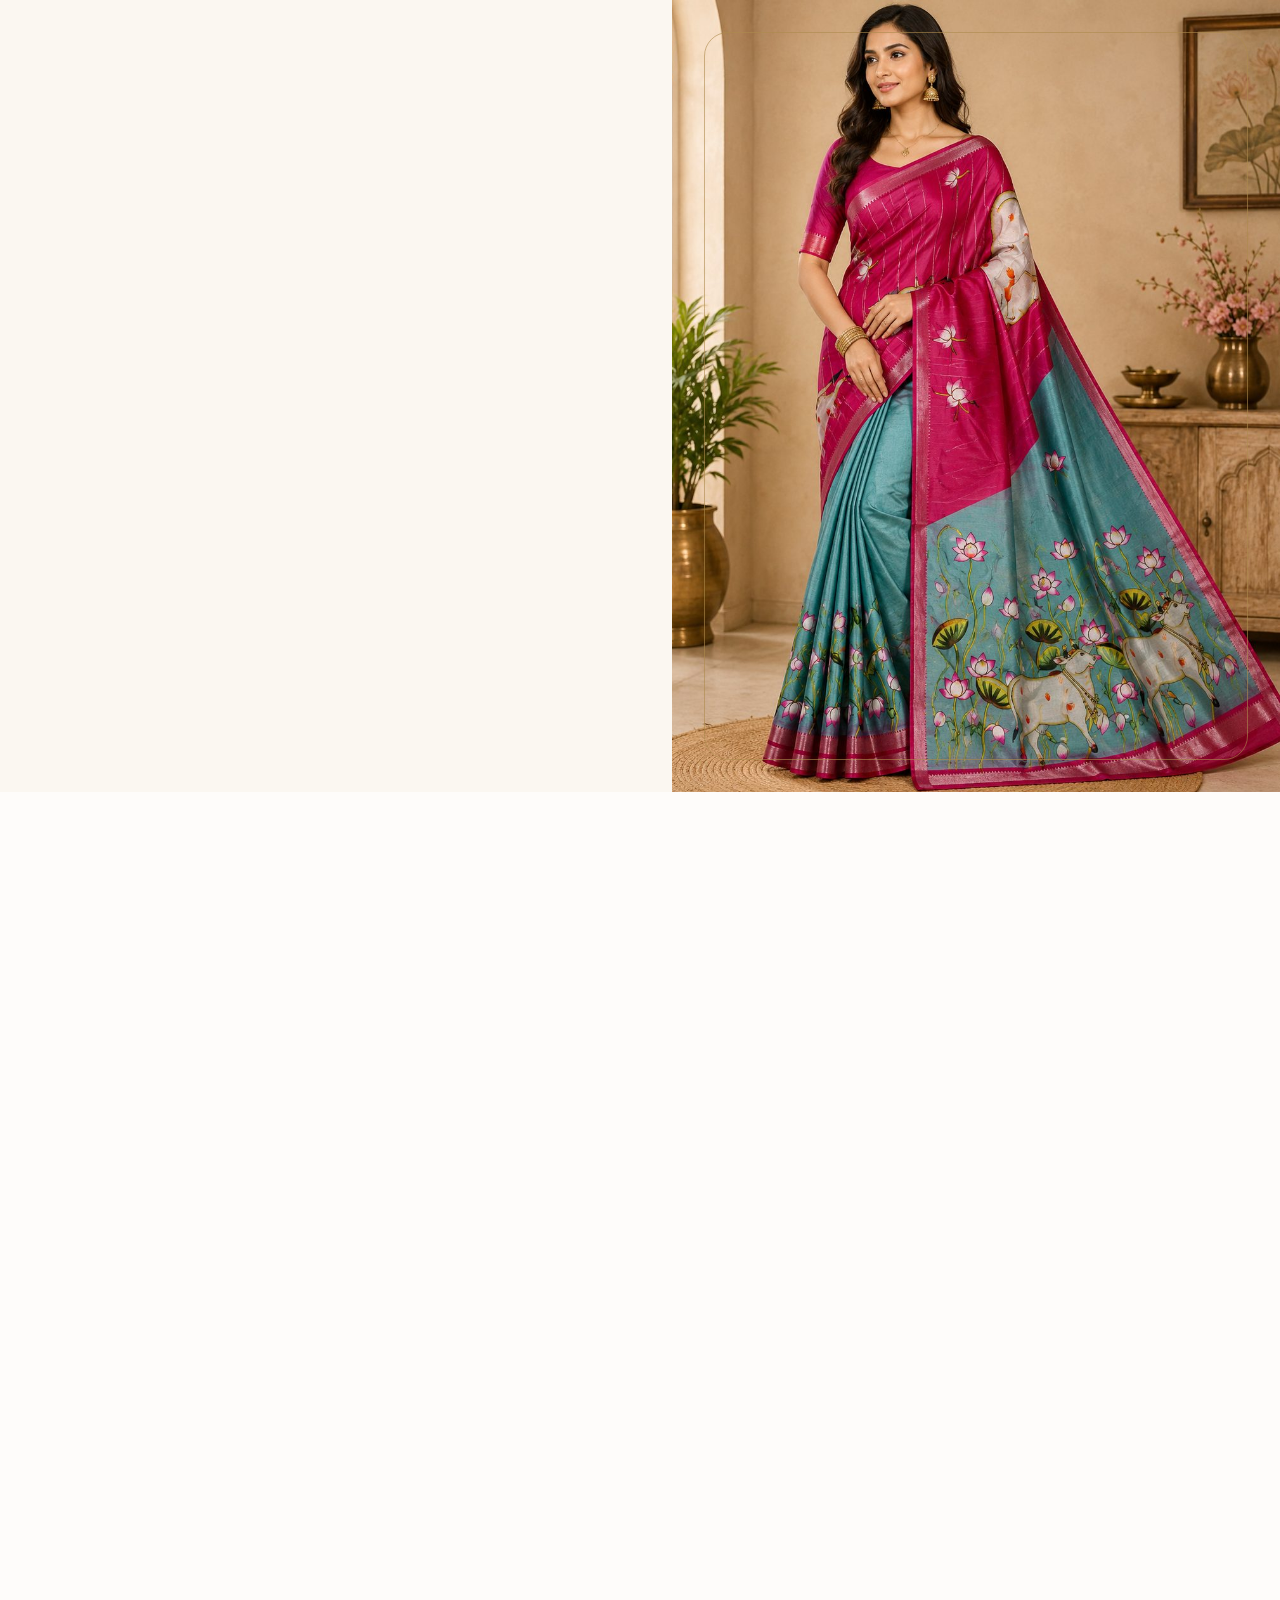
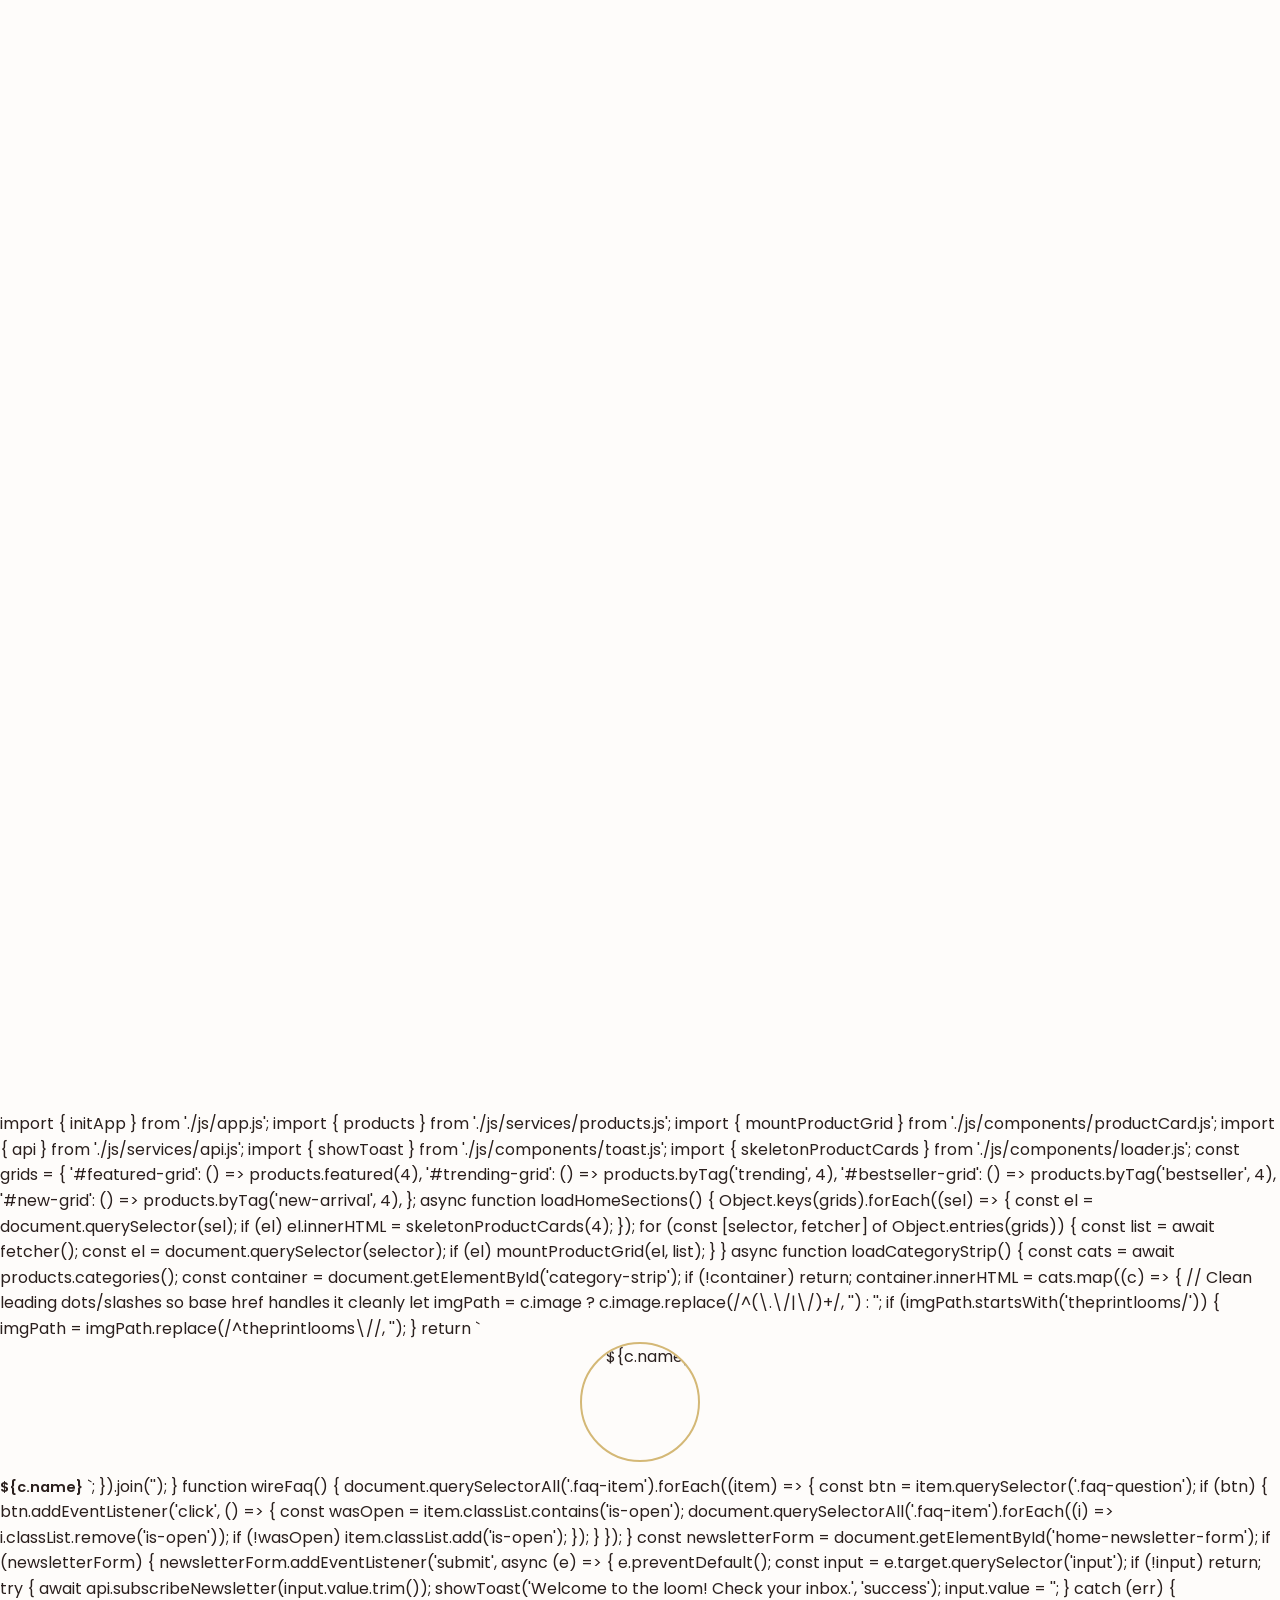
==== index.html @ 4beba897 "your commit message here" ====
<!DOCTYPE html>
<html lang="en">
<head>
<meta charset="UTF-8">
<meta name="viewport" content="width=device-width, initial-scale=1.0">
<title>The Print Loom — Premium Digital Print Sarees</title>
<meta name="description" content="Shop premium digital print sarees — silk, georgette, linen, organza and cotton — crafted for the modern Indian woman. Guest checkout, pay directly via UPI.">
<link rel="canonical" href="https://pexxoraa.github.io/theprintlooms/">

<!-- Base URL for GitHub Pages subfolder routing -->
<script>
  // Compute the correct <base> dynamically so the site works when served
  // from the domain root (local dev server, custom domain) AND when served
  // from a GitHub Pages *project* subfolder (username.github.io/theprintlooms/).
  (function () {
    var path = window.location.pathname;
    var base = /^\/theprintlooms(\/|$)/.test(path) ? '/theprintlooms/' : '/';
    document.write('<base href="' + base + '">');
  })();
</script>

<!-- Open Graph -->
<meta property="og:type" content="website">
<meta property="og:title" content="The Print Loom — Premium Digital Print Sarees">
<meta property="og:description" content="Handloom soul, digital precision. Shop the new festive edit.">
<meta property="og:image" content="assets/images/products/magenta-teal-cow-lotus-saree.jpg">
<meta property="og:url" content="https://pexxoraa.github.io/theprintlooms/">

<!-- Twitter -->
<meta name="twitter:card" content="summary_large_image">
<meta name="twitter:title" content="The Print Loom — Premium Digital Print Sarees">
<meta name="twitter:description" content="Handloom soul, digital precision. Shop the new festive edit.">
<meta name="twitter:image" content="assets/images/products/magenta-teal-cow-lotus-saree.jpg">

<!-- Schema.org -->
<script type="application/ld+json">
{
  "@context": "https://schema.org",
  "@type": "ClothingStore",
  "name": "The Print Loom",
  "description": "Premium digital print saree brand.",
  "url": "https://pexxoraa.github.io/theprintlooms/"
}
</script>

<link rel="preconnect" href="https://fonts.googleapis.com">
<link rel="preconnect" href="https://fonts.gstatic.com" crossorigin>
<link href="https://fonts.googleapis.com/css2?family=Playfair+Display:wght@500;600;700&family=Poppins:wght@300;400;500;600;700&display=swap" rel="stylesheet">

<link rel="stylesheet" href="css/variables.css">
<link rel="stylesheet" href="css/base.css">
<link rel="stylesheet" href="css/layout.css">
<link rel="stylesheet" href="css/components.css">
<link rel="stylesheet" href="css/pages.css">
<link rel="stylesheet" href="css/animations.css">
<link rel="stylesheet" href="css/utilities.css">
</head>
<body>

<div id="site-header"></div>

<main id="main-content" class="page-main">

  <!-- HERO -->
  <section class="hero">
    <div class="hero__content">
      <p class="eyebrow reveal">New Festive Edit</p>
      <h1 class="hero__title reveal">Handloom Soul.<br>Digital Precision.</h1>
      <p class="hero__subtitle reveal">Sarees printed with the detail of a hand-painted motif and the finish of a couture atelier — for women who want tradition worn on their own terms.</p>
      <div class="hero__actions reveal">
        <a href="pages/collections/index.html" class="btn btn-primary">Shop Collections</a>
        <a href="pages/collections/index.html?category=cat-bridal" class="btn btn-outline">Explore Bridal Edit</a>
      </div>
    </div>
    <div class="hero__media">
      <img src="assets/images/products/magenta-teal-cow-lotus-saree.jpg" alt="Model draped in the Magenta Pichwai Cow &amp; Lotus digital print saree from The Print Loom">
    </div>
  </section>

  <!-- FEATURED COLLECTIONS -->
  <section class="section container">
    <div class="section-head reveal">
      <div>
        <p class="eyebrow">Curated for you</p>
        <h2>Featured Collections</h2>
      </div>
      <a href="pages/collections/index.html" class="btn btn-ghost">View all →</a>
    </div>
    <div id="featured-grid" class="grid grid-4"></div>
  </section>

  <!-- SHOP BY CATEGORY -->
  <section class="section section--tight container">
    <div class="section-head reveal">
      <div>
        <p class="eyebrow">Explore</p>
        <h2>Shop by Category</h2>
      </div>
    </div>
    <div id="category-strip" class="category-strip reveal"></div>
  </section>

  <!-- TRENDING SAREES -->
  <section class="section container">
    <div class="section-head reveal">
      <div>
        <p class="eyebrow">What everyone's wearing</p>
        <h2>Trending Sarees</h2>
      </div>
    </div>
    <div id="trending-grid" class="grid grid-4"></div>
  </section>

  <div class="container"><div class="zari-line reveal"></div></div>

  <!-- BEST SELLERS -->
  <section class="section container">
    <div class="section-head reveal">
      <div>
        <p class="eyebrow">Loved again and again</p>
        <h2>Best Sellers</h2>
      </div>
    </div>
    <div id="bestseller-grid" class="grid grid-4"></div>
  </section>

  <!-- NEW ARRIVALS -->
  <section class="section section--tight container">
    <div class="section-head reveal">
      <div>
        <p class="eyebrow">Just dropped</p>
        <h2>New Arrivals</h2>
      </div>
    </div>
    <div id="new-grid" class="grid grid-4"></div>
  </section>

  <!-- PREMIUM FABRIC SECTION -->
  <section class="section container">
    <div class="fabric-section reveal">
      <div class="text-center mb-7">
        <p class="eyebrow" style="color:var(--color-gold-light);">The Fabric Edit</p>
        <h2 style="color:var(--color-on-maroon);margin-top:8px;">Four Fabrics. One Standard.</h2>
      </div>
      <div class="fabric-grid">
        <div><h3 class="font-display" style="color:var(--color-on-maroon);font-size:1.2rem;">Silk</h3><p class="mt-2" style="color:rgba(246,236,228,0.78);font-size:0.9rem;">Rich fall, festive sheen</p></div>
        <div><h3 class="font-display" style="color:var(--color-on-maroon);font-size:1.2rem;">Georgette</h3><p class="mt-2" style="color:rgba(246,236,228,0.78);font-size:0.9rem;">Fluid, lightweight drape</p></div>
        <div><h3 class="font-display" style="color:var(--color-on-maroon);font-size:1.2rem;">Linen</h3><p class="mt-2" style="color:rgba(246,236,228,0.78);font-size:0.9rem;">Breathable everyday wear</p></div>
        <div><h3 class="font-display" style="color:var(--color-on-maroon);font-size:1.2rem;">Organza</h3><p class="mt-2" style="color:rgba(246,236,228,0.78);font-size:0.9rem;">Sheer, structured elegance</p></div>
      </div>
    </div>
  </section>

  <!-- WHY CHOOSE US -->
  <section class="section container">
    <div class="section-head reveal text-center" style="justify-content:center;">
      <div>
        <p class="eyebrow">Why The Print Loom</p>
        <h2>Made to Be Worn, Not Just Bought</h2>
      </div>
    </div>
    <div class="why-us-grid">
      <div class="why-us-item reveal">
        <div class="why-us-icon">✦</div>
        <h4>Vivid, Fade-Resistant Print</h4>
        <p class="text-soft mt-2">Digitally printed for detail that survives dozens of washes.</p>
      </div>
      <div class="why-us-item reveal">
        <div class="why-us-icon">✦</div>
        <h4>Quality-Checked Fabric</h4>
        <p class="text-soft mt-2">Every piece is inspected by hand before it ships.</p>
      </div>
      <div class="why-us-item reveal">
        <div class="why-us-icon">✦</div>
        <h4>Guest Checkout, No Hassle</h4>
        <p class="text-soft mt-2">Order in under a minute — no account required.</p>
      </div>
      <div class="why-us-item reveal">
        <div class="why-us-icon">✦</div>
        <h4>Pay Directly via UPI</h4>
        <p class="text-soft mt-2">No card details, no gateway, no extra fees — pay with any UPI app you already use.</p>
      </div>
    </div>
  </section>

  <!-- BRAND STORY -->
  <section class="section container">
    <div class="split-layout reveal">
      <div class="hero__media" style="min-height:420px;border-radius:var(--radius-lg);overflow:hidden;">
        <img src="assets/images/products/purple-pink-leaf-saree.jpg" alt="Close-up of a digitally printed leaf motif on a Print Loom saree">
      </div>
      <div>
        <p class="eyebrow">Our Story</p>
        <h2 class="mt-3">Where Handloom Heritage Meets Modern Technology</h2>
        <p class="text-soft mt-4">The Print Loom began with a simple frustration: beautiful saree prints that faded after two washes. We set out to combine the soul of handloom motifs with digital printing precision — so every saree keeps its color, its detail, and its story wash after wash.</p>
        <p class="text-soft mt-3">Today, every saree we ship is designed in-house, printed on quality-tested fabric, and packed with care from our studio.</p>
        <a href="pages/about/index.html" class="btn btn-outline mt-5">Read Our Full Story</a>
      </div>
    </div>
  </section>

  <!-- CUSTOMER REVIEWS -->
  <section class="section section--tight container">
    <div class="section-head reveal">
      <div>
        <p class="eyebrow">In their words</p>
        <h2>Customer Reviews</h2>
      </div>
    </div>
    <div class="grid grid-3">
      <div class="review-card reveal">
        <div class="stars">★★★★★</div>
        <p class="mt-3">"The print quality is stunning in person — much richer than the photos. Got so many compliments at my cousin's wedding."</p>
        <p class="text-faint mt-3">— Ananya R., Pune</p>
      </div>
      <div class="review-card reveal">
        <div class="stars">★★★★★</div>
        <p class="mt-3">"Fabric feels premium and the fall is exactly like a handloom saree. Delivery was quick too."</p>
        <p class="text-faint mt-3">— Meera S., Ahmedabad</p>
      </div>
      <div class="review-card reveal">
        <div class="stars">★★★★☆</div>
        <p class="mt-3">"Loved the georgette drape. Sizing note: the blouse piece runs slightly generous, plan your tailor visit."</p>
        <p class="text-faint mt-3">— Kavya N., Bengaluru</p>
      </div>
    </div>
  </section>

  <!-- INSTAGRAM GALLERY -->
  <section class="section section--tight container">
    <div class="section-head reveal">
      <div>
        <p class="eyebrow">@the_print_loom</p>
        <h2>Follow the Loom</h2>
      </div>
      <a href="https://instagram.com/the_print_loom" target="_blank" rel="noopener" class="btn btn-ghost">Follow on Instagram →</a>
    </div>
    <div class="insta-grid reveal">
      <a href="https://instagram.com/the_print_loom" target="_blank" rel="noopener"><img src="assets/images/products/mint-lotus-saree-1.jpg" alt="Sea Green Lotus Print Saree"></a>
      <a href="https://instagram.com/the_print_loom" target="_blank" rel="noopener"><img src="assets/images/products/red-blue-lotus-saree.jpg" alt="Red Lotus Pinstripe Saree"></a>
      <a href="https://instagram.com/the_print_loom" target="_blank" rel="noopener"><img src="assets/images/products/olive-peach-rose-saree.jpg" alt="Olive &amp; Peach Rose Garden Saree"></a>
      <a href="https://instagram.com/the_print_loom" target="_blank" rel="noopener"><img src="assets/images/products/yellow-teal-blossom-saree.jpg" alt="Sunshine Blossom Saree"></a>
      <a href="https://instagram.com/the_print_loom" target="_blank" rel="noopener"><img src="assets/images/products/magenta-cream-lotus-saree.jpg" alt="Magenta Lotus Bridal Saree"></a>
      <a href="https://instagram.com/the_print_loom" target="_blank" rel="noopener"><img src="assets/images/products/purple-pink-leaf-saree.jpg" alt="Purple Maple Leaf Print Saree"></a>
    </div>
  </section>

  <!-- FAQ -->
  <section class="section container" style="max-width:820px;">
    <div class="section-head reveal">
      <div>
        <p class="eyebrow">Good to know</p>
        <h2>Frequently Asked Questions</h2>
      </div>
    </div>
    <div id="faq-list" class="reveal">
      <div class="faq-item">
        <button class="faq-question">How do I pay? <span class="faq-icon">+</span></button>
        <div class="faq-answer"><p>We accept direct UPI payments only — pay using Google Pay, PhonePe, Paytm, BHIM or your bank's app. Just enter the UPI reference number shown after paying, and we'll confirm your order on WhatsApp.</p></div>
      </div>
      <div class="faq-item">
        <button class="faq-question">Does the saree come with a blouse piece? <span class="faq-icon">+</span></button>
        <div class="faq-answer"><p>Most sarees ship with an unstitched blouse piece — check each product's fabric details for confirmation.</p></div>
      </div>
      <div class="faq-item">
        <button class="faq-question">What is your delivery timeline? <span class="faq-icon">+</span></button>
        <div class="faq-answer"><p>Orders are typically delivered within 4–7 business days across India.</p></div>
      </div>
      <div class="faq-item">
        <button class="faq-question">Do I need to create an account to order? <span class="faq-icon">+</span></button>
        <div class="faq-answer"><p>No — we offer guest checkout only, so you can order in under a minute.</p></div>
      </div>
    </div>
  </section>

</main>

<div id="site-footer"></div>

<script type="module">
  // Module paths resolve cleanly with <script>
  // Compute the correct <base> dynamically so the site works when served
  // from the domain root (local dev server, custom domain) AND when served
  // from a GitHub Pages *project* subfolder (username.github.io/theprintlooms/).
  (function () {
    var path = window.location.pathname;
    var base = /^\/theprintlooms(\/|$)/.test(path) ? '/theprintlooms/' : '/';
    document.write('<base href="' + base + '">');
  })();
</script>
  import { initApp } from './js/app.js';
  import { products } from './js/services/products.js';
  import { mountProductGrid } from './js/components/productCard.js';
  import { api } from './js/services/api.js';
  import { showToast } from './js/components/toast.js';
  import { skeletonProductCards } from './js/components/loader.js';

  const grids = {
    '#featured-grid': () => products.featured(4),
    '#trending-grid': () => products.byTag('trending', 4),
    '#bestseller-grid': () => products.byTag('bestseller', 4),
    '#new-grid': () => products.byTag('new-arrival', 4),
  };

  async function loadHomeSections() {
    Object.keys(grids).forEach((sel) => {
      const el = document.querySelector(sel);
      if (el) el.innerHTML = skeletonProductCards(4);
    });
    for (const [selector, fetcher] of Object.entries(grids)) {
      const list = await fetcher();
      const el = document.querySelector(selector);
      if (el) mountProductGrid(el, list);
    }
  }

  async function loadCategoryStrip() {
    const cats = await products.categories();
    const container = document.getElementById('category-strip');
    if (!container) return;
    
    container.innerHTML = cats.map((c) => {
      // Clean leading dots/slashes so base href handles it cleanly
      let imgPath = c.image ? c.image.replace(/^(\.\/|\/)+/, '') : '';
      if (imgPath.startsWith('theprintlooms/')) {
        imgPath = imgPath.replace(/^theprintlooms\//, '');
      }

      return `
        <a href="pages/collections/index.html?category=${c.id}" class="category-chip">
          <div class="category-chip__media"><img src="${imgPath}" alt="${c.name}"></div>
          <span style="font-size:0.9rem;font-weight:600;">${c.name}</span>
        </a>
      `;
    }).join('');
  }

  function wireFaq() {
    document.querySelectorAll('.faq-item').forEach((item) => {
      const btn = item.querySelector('.faq-question');
      if (btn) {
        btn.addEventListener('click', () => {
          const wasOpen = item.classList.contains('is-open');
          document.querySelectorAll('.faq-item').forEach((i) => i.classList.remove('is-open'));
          if (!wasOpen) item.classList.add('is-open');
        });
      }
    });
  }

  const newsletterForm = document.getElementById('home-newsletter-form');
  if (newsletterForm) {
    newsletterForm.addEventListener('submit', async (e) => {
      e.preventDefault();
      const input = e.target.querySelector('input');
      if (!input) return;
      try {
        await api.subscribeNewsletter(input.value.trim());
        showToast('Welcome to the loom! Check your inbox.', 'success');
        input.value = '';
      } catch (err) {
        showToast(err.message || 'Could not subscribe right now.', 'error');
      }
    });
  }

  await initApp();
  await Promise.all([loadHomeSections(), loadCategoryStrip()]);
  wireFaq();
</script>

</body>
</html>
---- css/variables.css ----
/* ==========================================================================
   THE PRINT LOOM — Design Tokens
   Palette inspired by handloom sarees: ivory silk, oxblood maroon, antique
   zari gold, and a muted rose used sparingly for warmth.
   ========================================================================== */

:root {
  /* ---- Color: Surfaces ---- */
  --color-white:        #FEFCFA;
  --color-ivory:        #FBF7F1;
  --color-cream:        #F3E9DA;
  --color-cream-dark:   #E8D9C0;

  /* ---- Color: Brand ---- */
  --color-maroon:        #5E1120;
  --color-maroon-dark:   #400B16;
  --color-maroon-light:  #7A2534;
  --color-gold:          #AD8A4E;
  --color-gold-light:    #D4B876;
  --color-gold-dark:     #8C6E37;
  --color-rose:          #A9645A;

  /* ---- Color: Text ---- */
  --color-ink:           #2A1F1D;
  --color-ink-soft:      #5C4E49;
  --color-ink-faint:     #8B7C76;
  --color-on-maroon:     #F6ECE4;

  /* ---- Color: Feedback ---- */
  --color-success:       #3F7A4E;
  --color-error:         #A3372B;
  --color-warning:       #B4801F;
  --color-info:          #3E6E8E;

  /* ---- Color: Borders / Dividers ---- */
  --color-border:        #E7DCCC;
  --color-border-strong: #D8C6A8;

  /* ---- Overlays ---- */
  --overlay-scrim:        rgba(42, 31, 29, 0.55);
  --overlay-glass:        rgba(254, 252, 250, 0.66);

  /* ---- Typography ---- */
  --font-display: "Playfair Display", "Georgia", serif;
  --font-body:    "Poppins", "Helvetica Neue", Arial, sans-serif;

  --fs-display-xl: clamp(2.6rem, 5vw + 1rem, 4.8rem);
  --fs-display-lg: clamp(2.1rem, 3.4vw + 1rem, 3.4rem);
  --fs-display-md: clamp(1.6rem, 2vw + 1rem, 2.4rem);
  --fs-display-sm: clamp(1.3rem, 1.2vw + 1rem, 1.7rem);

  --fs-body-lg:   1.125rem;
  --fs-body-md:   1rem;
  --fs-body-sm:   0.875rem;
  --fs-body-xs:   0.75rem;

  --lh-tight:  1.15;
  --lh-snug:   1.35;
  --lh-normal: 1.6;

  --ls-eyebrow: 0.16em;

  /* ---- Spacing scale (4px base) ---- */
  --space-1:  0.25rem;
  --space-2:  0.5rem;
  --space-3:  0.75rem;
  --space-4:  1rem;
  --space-5:  1.5rem;
  --space-6:  2rem;
  --space-7:  3rem;
  --space-8:  4rem;
  --space-9:  6rem;
  --space-10: 8rem;

  /* ---- Radius ---- */
  --radius-sm: 6px;
  --radius-md: 14px;
  --radius-lg: 24px;
  --radius-pill: 999px;

  /* ---- Shadow ---- */
  --shadow-sm: 0 2px 8px rgba(64, 11, 22, 0.06);
  --shadow-md: 0 10px 30px rgba(64, 11, 22, 0.10);
  --shadow-lg: 0 24px 60px rgba(64, 11, 22, 0.16);
  --shadow-gold: 0 8px 24px rgba(173, 138, 78, 0.28);

  /* ---- Motion ---- */
  --ease-standard: cubic-bezier(0.22, 1, 0.36, 1);
  --dur-fast: 160ms;
  --dur-base: 280ms;
  --dur-slow: 520ms;

  /* ---- Layout ---- */
  --container-max: 1280px;
  --container-pad: clamp(1.25rem, 4vw, 3rem);
  --header-height: 76px;
  --z-header: 100;
  --z-modal: 300;
  --z-toast: 400;
  --z-drawer: 250;
}

/* Dark mode overrides — deep maroon-black ground, gold stays the constant */
:root[data-theme="dark"] {
  --color-white:        #1B1210;
  --color-ivory:        #211613;
  --color-cream:        #2A1D18;
  --color-cream-dark:   #362520;

  --color-ink:           #F3E9DC;
  --color-ink-soft:      #D8C6BB;
  --color-ink-faint:     #9C8B84;

  --color-border:        #3A2A24;
  --color-border-strong: #4A362E;

  --overlay-glass:        rgba(27, 18, 16, 0.66);
}
---- css/base.css ----
/* ==========================================================================
   THE PRINT LOOM — Base / Reset
   ========================================================================== */

@font-face {
  font-family: "Playfair Display";
  src: local("Playfair Display");
  font-display: swap;
}

*, *::before, *::after { box-sizing: border-box; }

html {
  scroll-behavior: smooth;
  -webkit-text-size-adjust: 100%;
}

@media (prefers-reduced-motion: reduce) {
  html { scroll-behavior: auto; }
  *, *::before, *::after {
    animation-duration: 0.01ms !important;
    animation-iteration-count: 1 !important;
    transition-duration: 0.01ms !important;
    scroll-behavior: auto !important;
  }
}

body {
  margin: 0;
  font-family: var(--font-body);
  font-size: var(--fs-body-md);
  line-height: var(--lh-normal);
  color: var(--color-ink);
  background: var(--color-white);
  -webkit-font-smoothing: antialiased;
  transition: background var(--dur-base) var(--ease-standard), color var(--dur-base) var(--ease-standard);
}

img, picture, svg, video { display: block; max-width: 100%; }

a { color: inherit; text-decoration: none; }

button, input, select, textarea {
  font: inherit;
  color: inherit;
  border: none;
  background: none;
}

button { cursor: pointer; }

ul, ol { margin: 0; padding: 0; list-style: none; }

h1, h2, h3, h4, h5, h6 {
  margin: 0;
  font-family: var(--font-display);
  font-weight: 600;
  line-height: var(--lh-tight);
  letter-spacing: -0.01em;
}

p { margin: 0; }

h1 { font-size: var(--fs-display-xl); }
h2 { font-size: var(--fs-display-lg); }
h3 { font-size: var(--fs-display-md); }
h4 { font-size: var(--fs-display-sm); }

:focus-visible {
  outline: 2px solid var(--color-gold);
  outline-offset: 3px;
  border-radius: 2px;
}

::selection {
  background: var(--color-maroon);
  color: var(--color-on-maroon);
}

/* Skip link for accessibility */
.skip-link {
  position: absolute;
  left: -9999px;
  top: 0;
  background: var(--color-maroon);
  color: var(--color-on-maroon);
  padding: var(--space-3) var(--space-5);
  z-index: 1000;
  border-radius: 0 0 var(--radius-sm) 0;
}
.skip-link:focus { left: 0; }

/* Scrollbar (webkit) */
::-webkit-scrollbar { width: 10px; height: 10px; }
::-webkit-scrollbar-track { background: var(--color-ivory); }
::-webkit-scrollbar-thumb { background: var(--color-border-strong); border-radius: var(--radius-pill); }
::-webkit-scrollbar-thumb:hover { background: var(--color-gold); }
---- css/layout.css ----
/* ==========================================================================
   THE PRINT LOOM — Layout
   ========================================================================== */

html, body {
  width: 100%;
  max-width: 100vw;
  overflow-x: hidden;
  margin: 0;
  padding: 0;
  box-sizing: border-box;
}

*, *:before, *:after {
  box-sizing: inherit;
}

.container {
  width: 100%;
  max-width: var(--container-max);
  margin-inline: auto;
  padding-inline: var(--container-pad);
  box-sizing: border-box;
}

.section {
  padding-block: var(--space-9);
}

.section--tight { padding-block: var(--space-7); }

.grid {
  display: grid;
  gap: var(--space-6);
}

.grid-2 { grid-template-columns: repeat(2, 1fr); }
.grid-3 { grid-template-columns: repeat(3, 1fr); }
.grid-4 { grid-template-columns: repeat(4, 1fr); }

@media (max-width: 1024px) {
  .grid-4 { grid-template-columns: repeat(3, 1fr); }
}
@media (max-width: 768px) {
  .grid-3, .grid-4 { grid-template-columns: repeat(2, 1fr); }
  .grid-2 { grid-template-columns: 1fr; gap: var(--space-8); }
}
@media (max-width: 480px) {
  .grid-3, .grid-4 { grid-template-columns: repeat(2, 1fr); gap: var(--space-4); }
}

.stack { display: flex; flex-direction: column; }
.row { display: flex; align-items: center; }
.row-between { display: flex; align-items: center; justify-content: space-between; }
.row-wrap { display: flex; flex-wrap: wrap; }

/* ---- Signature element: the "zari line" ----------------------------------
   A thin woven-thread divider referencing the gold zari border found on the
   edge of a handloom saree. Used between major sections instead of a plain
   hairline rule. */
.zari-line {
  --dot: 6px;
  height: 1px;
  width: 100%;
  position: relative;
  background: linear-gradient(90deg, transparent, var(--color-border-strong) 12%, var(--color-border-strong) 88%, transparent);
}
.zari-line::before {
  content: "";
  position: absolute;
  inset: 0;
  background-image: radial-gradient(circle, var(--color-gold) 1.4px, transparent 1.6px);
  background-size: 14px 100%;
  background-position: center;
  opacity: 0.85;
}

/* ---- Site header ---- */
.site-header {
  position: sticky;
  top: 0;
  z-index: var(--z-header);
  height: var(--header-height);
  display: flex;
  align-items: center;
  background: var(--overlay-glass);
  backdrop-filter: blur(14px) saturate(1.4);
  -webkit-backdrop-filter: blur(14px) saturate(1.4);
  border-bottom: 1px solid var(--color-border);
  width: 100%;
  max-width: 100vw;
  overflow: hidden;
}

.site-header .container {
  display: flex;
  align-items: center;
  justify-content: space-between;
  gap: var(--space-5);
}

.nav-primary {
  display: flex;
  align-items: center;
  gap: var(--space-6);
}

.nav-actions {
  display: flex;
  align-items: center;
  gap: var(--space-4);
}

@media (max-width: 900px) {
  .nav-primary { display: none; }
}

@media (max-width: 480px) {
  .site-header .container { gap: var(--space-2); }
  .nav-actions { gap: 2px; }
  .nav-actions .btn-icon { width: 36px; height: 36px; min-width: 36px; font-size: 0.95rem; }
  .site-header .font-display { display: none; }
}

/* ---- Footer ---- */
.site-footer {
  background: var(--color-maroon);
  color: var(--color-on-maroon);
  padding-block: var(--space-9) var(--space-6);
  width: 100%;
  overflow: hidden;
}

.footer-grid {
  display: grid;
  grid-template-columns: 1.4fr 1fr 1fr 1.2fr;
  gap: var(--space-7);
}

@media (max-width: 900px) {
  .footer-grid { grid-template-columns: 1fr 1fr; }
}
@media (max-width: 560px) {
  .footer-grid { grid-template-columns: 1fr; }
}

.footer-bottom {
  margin-top: var(--space-8);
  padding-top: var(--space-5);
  border-top: 1px solid rgba(246, 236, 228, 0.18);
  display: flex;
  justify-content: space-between;
  flex-wrap: wrap;
  gap: var(--space-3);
  font-size: var(--fs-body-xs);
  color: rgba(246, 236, 228, 0.72);
}

/* ---- Page shell used on every page ---- */
.page-main { min-height: 60vh; }

.breadcrumbs {
  display: flex;
  gap: var(--space-2);
  align-items: center;
  font-size: var(--fs-body-xs);
  color: var(--color-ink-faint);
  padding-block: var(--space-5);
}

/* ---- Two column layouts (PDP, checkout) ---- */
.split-layout {
  display: grid;
  grid-template-columns: 1.1fr 0.9fr;
  gap: var(--space-8);
  align-items: start;
}
@media (max-width: 900px) {
  .split-layout { grid-template-columns: 1fr; }
  .split-layout .order-summary,
  .listing-layout .filter-panel {
    position: static;
  }
}
---- css/components.css ----
/* ==========================================================================
   The Print Loom — Component Styles
   ========================================================================== */

/* Category Strip / Grid */
#category-strip {
  display: flex;
  gap: var(--space-4, 16px);
  overflow-x: auto;
  scroll-snap-type: x mandatory;
  padding-bottom: var(--space-3, 12px);
}

.category-card {
  flex: 0 0 160px;
  scroll-snap-align: start;
  text-decoration: none;
}

.category-card img {
  width: 100%;
  height: 200px;
  object-fit: cover;
  border-radius: var(--radius-md, 8px);
}

.category-card h3 {
  font-size: var(--text-sm, 14px);
  color: var(--text-main, #111);
  margin-top: var(--space-2, 8px);
  text-align: center;
}

/* ==========================================================================
   Buttons
   ========================================================================== */
.btn {
  display: inline-flex;
  align-items: center;
  justify-content: center;
  gap: 8px;
  padding: 0.85rem 1.6rem;
  border-radius: var(--radius-pill);
  font-size: var(--fs-body-sm);
  font-weight: 600;
  letter-spacing: 0.01em;
  line-height: 1.1;
  white-space: nowrap;
  transition: background var(--dur-fast) var(--ease-standard),
              color var(--dur-fast) var(--ease-standard),
              border-color var(--dur-fast) var(--ease-standard),
              transform var(--dur-fast) var(--ease-standard),
              box-shadow var(--dur-fast) var(--ease-standard);
  border: 1.5px solid transparent;
}
.btn:active { transform: scale(0.97); }
.btn:disabled { opacity: 0.55; cursor: not-allowed; transform: none; }

.btn-primary {
  background: var(--color-maroon);
  color: var(--color-on-maroon);
  box-shadow: var(--shadow-sm);
}
.btn-primary:hover:not(:disabled) { background: var(--color-maroon-dark); box-shadow: var(--shadow-md); }

.btn-outline {
  background: transparent;
  color: var(--color-maroon);
  border-color: var(--color-border-strong);
}
.btn-outline:hover:not(:disabled) { border-color: var(--color-maroon); background: var(--color-ivory); }

.btn-ghost {
  background: transparent;
  color: var(--color-maroon);
  padding-inline: 0.4rem;
}
.btn-ghost:hover:not(:disabled) { color: var(--color-maroon-dark); text-decoration: underline; }

.btn-gold {
  background: var(--color-gold);
  color: var(--color-white);
  box-shadow: var(--shadow-gold);
}
.btn-gold:hover:not(:disabled) { background: var(--color-gold-dark); }

.btn-block { display: flex; width: 100%; }

.btn-icon {
  display: inline-flex;
  align-items: center;
  justify-content: center;
  width: 40px;
  height: 40px;
  min-width: 40px;
  border-radius: 50%;
  font-size: 1.05rem;
  color: var(--color-ink);
  background: transparent;
  transition: background var(--dur-fast) var(--ease-standard), color var(--dur-fast) var(--ease-standard);
}
.btn-icon:hover { background: var(--color-cream); color: var(--color-maroon); }
.btn-icon.is-active { color: var(--color-maroon); }

/* ==========================================================================
   Forms
   ========================================================================== */
.form-group { margin-bottom: var(--space-5); }
.form-row {
  display: grid;
  grid-template-columns: 1fr 1fr;
  gap: var(--space-4);
}
@media (max-width: 560px) {
  .form-row { grid-template-columns: 1fr; }
}
.form-label {
  display: block;
  margin-bottom: var(--space-2);
  font-size: var(--fs-body-sm);
  font-weight: 600;
  color: var(--color-ink-soft);
}
.form-input,
.form-textarea,
.form-select {
  width: 100%;
  padding: 0.8rem 1rem;
  border: 1.5px solid var(--color-border);
  border-radius: var(--radius-sm);
  background: var(--color-white);
  font-size: var(--fs-body-md);
  color: var(--color-ink);
  transition: border-color var(--dur-fast) var(--ease-standard), box-shadow var(--dur-fast) var(--ease-standard);
}
.form-input:focus,
.form-textarea:focus,
.form-select:focus {
  outline: none;
  border-color: var(--color-maroon);
  box-shadow: 0 0 0 3px rgba(94, 17, 32, 0.1);
}
.form-textarea { resize: vertical; min-height: 90px; font-family: inherit; }
.form-select { appearance: auto; cursor: pointer; }
.form-error {
  display: block;
  min-height: 1.1em;
  margin-top: var(--space-2);
  font-size: var(--fs-body-xs);
  color: var(--color-error);
}

/* Quantity stepper */
.qty-stepper {
  display: inline-flex;
  align-items: center;
  border: 1.5px solid var(--color-border);
  border-radius: var(--radius-pill);
  overflow: hidden;
}
.qty-stepper button {
  width: 36px;
  height: 36px;
  font-size: 1.1rem;
  color: var(--color-maroon);
}
.qty-stepper button:hover { background: var(--color-cream); }
.qty-stepper input {
  width: 42px;
  height: 36px;
  text-align: center;
  border: none;
  border-left: 1px solid var(--color-border);
  border-right: 1px solid var(--color-border);
  background: transparent;
  -moz-appearance: textfield;
}
.qty-stepper input::-webkit-outer-spin-button,
.qty-stepper input::-webkit-inner-spin-button { -webkit-appearance: none; margin: 0; }

/* ==========================================================================
   Generic surfaces: card, tag, eyebrow-adjacent bits
   ========================================================================== */
.card {
  background: var(--color-white);
  border-radius: var(--radius-lg);
  border: 1px solid var(--color-border);
}
.eyebrow {
  display: block;
  font-size: var(--fs-body-xs);
  font-weight: 700;
  letter-spacing: var(--ls-eyebrow);
  text-transform: uppercase;
  color: var(--color-gold-dark);
}
.tag {
  display: inline-flex;
  align-items: center;
  justify-content: center;
  border-radius: var(--radius-pill);
  font-size: var(--fs-body-xs);
  font-weight: 700;
}
.stars { color: var(--color-gold); letter-spacing: 1px; }

.empty-state {
  text-align: center;
  padding: var(--space-9) var(--space-5);
  color: var(--color-ink-soft);
}
.empty-state h3 { color: var(--color-ink); }

/* ==========================================================================
   Product card
   ========================================================================== */
.product-card {
  position: relative;
  display: flex;
  flex-direction: column;
  background: var(--color-white);
}
.product-card__media {
  position: relative;
  aspect-ratio: 3/4;
  border-radius: var(--radius-md);
  overflow: hidden;
  background: var(--color-ivory);
}
.product-card__media img {
  width: 100%;
  height: 100%;
  object-fit: cover;
  transition: transform var(--dur-slow) var(--ease-standard);
}
.product-card:hover .product-card__media img { transform: scale(1.06); }

.product-card__badge {
  position: absolute;
  top: 12px;
  left: 12px;
  background: var(--color-maroon);
  color: var(--color-on-maroon);
  font-size: var(--fs-body-xs);
  font-weight: 700;
  padding: 0.3rem 0.7rem;
  border-radius: var(--radius-pill);
}

.product-card__wishlist {
  position: absolute;
  top: 10px;
  right: 10px;
  width: 36px;
  height: 36px;
  border-radius: 50%;
  background: var(--overlay-glass);
  backdrop-filter: blur(6px);
  display: flex;
  align-items: center;
  justify-content: center;
  font-size: 1.1rem;
  color: var(--color-maroon);
  z-index: 2;
}
.product-card__wishlist.is-active { color: var(--color-error); }

/* Quick-add: shown on hover for mouse users, but always visible on touch
   devices (any hover-capable check fails) so it's never hidden/unreachable
   on phones and tablets. */
.product-card__quick-add {
  position: absolute;
  left: 0;
  right: 0;
  bottom: 0;
  padding: var(--space-3);
  background: linear-gradient(to top, rgba(0,0,0,0.55), transparent);
  opacity: 0;
  transform: translateY(6px);
  transition: opacity var(--dur-fast) var(--ease-standard), transform var(--dur-fast) var(--ease-standard);
}
@media (hover: hover) and (pointer: fine) {
  .product-card:hover .product-card__quick-add { opacity: 1; transform: translateY(0); }
}
@media (hover: none), (pointer: coarse) {
  .product-card__quick-add {
    position: static;
    background: none;
    opacity: 1;
    transform: none;
    padding: var(--space-3) 0 0;
  }
}

.product-card__body { padding-top: var(--space-3); }
.product-card__category { font-size: var(--fs-body-xs); color: var(--color-ink-faint); text-transform: uppercase; letter-spacing: 0.06em; }
.product-card__title {
  font-family: var(--font-body);
  font-size: var(--fs-body-md);
  font-weight: 600;
  color: var(--color-ink);
  margin-top: 4px;
  display: -webkit-box;
  -webkit-line-clamp: 1;
  -webkit-box-orient: vertical;
  overflow: hidden;
}
.product-card__rating { display: flex; align-items: center; gap: 4px; font-size: var(--fs-body-xs); color: var(--color-ink-faint); margin-top: 4px; }
.product-card__price { display: flex; align-items: baseline; gap: 8px; margin-top: 6px; flex-wrap: wrap; }
.product-card__price .current { font-weight: 700; color: var(--color-maroon); font-size: var(--fs-body-md); }
.product-card__price .original { font-size: var(--fs-body-xs); color: var(--color-ink-faint); text-decoration: line-through; }
.product-card__price .discount { font-size: var(--fs-body-xs); color: var(--color-success); font-weight: 600; }

.stock-status { font-size: var(--fs-body-sm); font-weight: 600; }

/* ==========================================================================
   Toasts
   ========================================================================== */
.toast-stack {
  position: fixed;
  bottom: var(--space-6);
  left: 50%;
  transform: translateX(-50%);
  z-index: var(--z-toast);
  display: flex;
  flex-direction: column;
  gap: var(--space-3);
  width: min(360px, calc(100vw - 2 * var(--space-5)));
  align-items: center;
}
.toast {
  display: flex;
  align-items: center;
  gap: 10px;
  width: 100%;
  padding: 0.85rem 1.1rem;
  border-radius: var(--radius-md);
  background: var(--color-ink);
  color: var(--color-white);
  box-shadow: var(--shadow-lg);
  font-size: var(--fs-body-sm);
  cursor: pointer;
  transition: opacity 0.2s ease, transform 0.2s ease;
}
.toast span:first-child {
  display: inline-flex;
  align-items: center;
  justify-content: center;
  width: 20px;
  height: 20px;
  border-radius: 50%;
  flex-shrink: 0;
  font-size: 0.75rem;
}
.toast--success span:first-child { background: var(--color-success); }
.toast--error span:first-child { background: var(--color-error); }
.toast--info span:first-child { background: var(--color-info); }

/* ==========================================================================
   Loaders / Skeletons
   ========================================================================== */
.loader-fullpage {
  position: fixed;
  inset: 0;
  z-index: 500;
  display: none;
  align-items: center;
  justify-content: center;
  background: var(--overlay-glass);
  backdrop-filter: blur(4px);
}
.loader-spinner {
  width: 34px;
  height: 34px;
  border-radius: 50%;
  border: 3px solid var(--color-border);
  border-top-color: var(--color-maroon);
  animation: spin 0.8s linear infinite;
}
@keyframes spin { to { transform: rotate(360deg); } }

.skeleton {
  position: relative;
  overflow: hidden;
  background: var(--color-cream);
  border-radius: var(--radius-sm);
}
.skeleton::after {
  content: "";
  position: absolute;
  inset: 0;
  transform: translateX(-100%);
  background: linear-gradient(90deg, transparent, rgba(255,255,255,0.55), transparent);
  animation: shimmer 1.4s infinite;
}
@keyframes shimmer { 100% { transform: translateX(100%); } }
.product-card .skeleton.product-card__media { aspect-ratio: 3/4; }

/* ==========================================================================
   Back to top / floating action buttons
   ========================================================================== */
.back-to-top {
  position: fixed;
  left: var(--space-6);
  bottom: var(--space-6);
  width: 48px;
  height: 48px;
  border-radius: 50%;
  background: var(--color-maroon);
  color: var(--color-on-maroon);
  display: flex;
  align-items: center;
  justify-content: center;
  box-shadow: var(--shadow-md);
  opacity: 0;
  visibility: hidden;
  transform: translateY(12px);
  transition: opacity var(--dur-base) var(--ease-standard), transform var(--dur-base) var(--ease-standard), visibility var(--dur-base);
  z-index: 200;
}
.back-to-top.is-visible { opacity: 1; visibility: visible; transform: translateY(0); }
@media (max-width: 560px) {
  .back-to-top { width: 44px; height: 44px; left: var(--space-4); bottom: var(--space-4); }
}

/* ==========================================================================
   Drawer Overlay & Panel State Fix (Hides Menu & Cart by Default)
   ========================================================================== */
.drawer-overlay {
  position: fixed;
  inset: 0;
  background: rgba(0, 0, 0, 0.5);
  z-index: 1000;
  opacity: 0;
  visibility: hidden;
  transition: opacity 0.3s ease, visibility 0.3s ease;
}

.drawer-overlay.is-open {
  opacity: 1;
  visibility: visible;
}

.drawer-panel {
  position: absolute;
  top: 0;
  right: 0;
  width: 100%;
  max-width: 400px;
  height: 100%;
  background: var(--color-white, #ffffff);
  transform: translateX(100%);
  transition: transform 0.3s cubic-bezier(0.16, 1, 0.3, 1);
  display: flex;
  flex-direction: column;
}

.drawer-overlay.is-open .drawer-panel {
  transform: translateX(0);
}

/* Left variant for mobile navigation menu */
.drawer-overlay--left .drawer-panel {
  right: auto;
  left: 0;
  transform: translateX(-100%);
}

.drawer-overlay.is-open.drawer-overlay--left .drawer-panel {
  transform: translateX(0);
}
---- css/pages.css ----
/* ==========================================================================
   THE PRINT LOOM — Page-specific styles
   ========================================================================== */

/* ---------------- HERO ---------------- */
.hero {
  position: relative;
  min-height: 88vh;
  display: grid;
  grid-template-columns: 1fr 1fr;
  align-items: center;
  gap: var(--space-8);
  background: var(--color-ivory);
  overflow: hidden;
}
.hero__content { padding: var(--space-9) 0 var(--space-9) var(--container-pad); }
.hero__title { margin-top: var(--space-4); }
.hero__subtitle { max-width: 46ch; margin-top: var(--space-4); color: var(--color-ink-soft); font-size: var(--fs-body-lg); }
.hero__actions { display: flex; gap: var(--space-4); margin-top: var(--space-7); flex-wrap: wrap; }
.hero__media { position: relative; height: 100%; min-height: 480px; }
.hero__media img { width: 100%; height: 100%; object-fit: cover; }
.hero__media::before {
  content: "";
  position: absolute;
  inset: var(--space-6);
  border: 1px solid var(--color-gold);
  border-radius: var(--radius-lg);
  z-index: 2;
  pointer-events: none;
  opacity: 0.6;
}
@media (max-width: 900px) {
  .hero { grid-template-columns: 1fr; min-height: auto; }
  .hero__content { padding: var(--space-8) var(--container-pad) var(--space-6); }
  .hero__media { min-height: 340px; order: -1; }
}

/* ---------------- Section headers ---------------- */
.section-head { display: flex; align-items: flex-end; justify-content: space-between; margin-bottom: var(--space-7); gap: var(--space-4); flex-wrap: wrap; }
.section-head h2 { margin-top: var(--space-2); }

/* ---------------- Category chips ---------------- */
.category-strip { display: flex; gap: var(--space-5); overflow-x: auto; padding-bottom: var(--space-3); scrollbar-width: thin; }
.category-chip { flex: 0 0 auto; width: 160px; text-align: center; }
.category-chip__media { width: 120px; height: 120px; border-radius: 50%; overflow: hidden; margin: 0 auto var(--space-3); border: 2px solid var(--color-gold-light); }
.category-chip__media img { width: 100%; height: 100%; object-fit: cover; }

/* ---------------- Fabric / trust section ---------------- */
.fabric-section { background: var(--color-maroon); color: var(--color-on-maroon); border-radius: var(--radius-lg); padding: var(--space-8); }
.fabric-grid { display: grid; grid-template-columns: repeat(4, 1fr); gap: var(--space-6); text-align: center; }
@media (max-width: 768px) { .fabric-grid { grid-template-columns: repeat(2, 1fr); } }

.why-us-grid { display: grid; grid-template-columns: repeat(4, 1fr); gap: var(--space-6); }
@media (max-width: 900px) { .why-us-grid { grid-template-columns: repeat(2, 1fr); } }
.why-us-item { text-align: center; padding: var(--space-6) var(--space-4); }
.why-us-icon { width: 56px; height: 56px; margin: 0 auto var(--space-4); color: var(--color-maroon); }

/* ---------------- Reviews ---------------- */
.review-card { padding: var(--space-6); background: var(--color-ivory); border-radius: var(--radius-lg); }

/* ---------------- Instagram gallery ---------------- */
.insta-grid { display: grid; grid-template-columns: repeat(6, 1fr); gap: var(--space-2); }
@media (max-width: 768px) { .insta-grid { grid-template-columns: repeat(3, 1fr); } }
.insta-grid img { aspect-ratio: 1; object-fit: cover; border-radius: var(--radius-sm); transition: transform var(--dur-base) var(--ease-standard); }
.insta-grid a:hover img { transform: scale(1.04); }

/* ---------------- FAQ ---------------- */
.faq-item { border-bottom: 1px solid var(--color-border); }
.faq-question {
  width: 100%;
  display: flex;
  align-items: center;
  justify-content: space-between;
  padding: var(--space-5) 0;
  font-family: var(--font-display);
  font-size: 1.1rem;
  text-align: left;
}
.faq-answer {
  max-height: 0;
  overflow: hidden;
  transition: max-height var(--dur-base) var(--ease-standard);
  color: var(--color-ink-soft);
}
.faq-item.is-open .faq-answer { max-height: 320px; padding-bottom: var(--space-5); }
.faq-item.is-open .faq-icon { transform: rotate(45deg); }
.faq-icon { transition: transform var(--dur-fast) var(--ease-standard); }

/* ---------------- Newsletter ---------------- */
.newsletter {
  background: var(--color-cream);
  border-radius: var(--radius-lg);
  padding: var(--space-8);
  text-align: center;
}
.newsletter-form { display: flex; gap: var(--space-3); max-width: 460px; margin: var(--space-6) auto 0; }
.newsletter-form input { flex: 1; background: var(--color-white); padding: 0.9rem 1.2rem; border-radius: var(--radius-pill); border: 1.5px solid var(--color-border); }

/* ---------------- Collections / listing ---------------- */
.listing-layout { display: grid; grid-template-columns: 260px 1fr; gap: var(--space-7); align-items: start; }
@media (max-width: 900px) { .listing-layout { grid-template-columns: 1fr; } }
.filter-panel { position: sticky; top: calc(var(--header-height) + 16px); }
.filter-group { border-bottom: 1px solid var(--color-border); padding-block: var(--space-5); }
.filter-group h4 { margin-bottom: var(--space-3); }
.filter-option { display: flex; align-items: center; gap: var(--space-2); padding: var(--space-1) 0; font-size: var(--fs-body-sm); cursor: pointer; }
.toolbar { display: flex; justify-content: space-between; align-items: center; margin-bottom: var(--space-6); flex-wrap: wrap; gap: var(--space-3); }

/* ---------------- Product Detail Page ---------------- */
.pdp-gallery__main {
  aspect-ratio: 3/4;
  border-radius: var(--radius-lg);
  overflow: hidden;
  background: var(--color-ivory);
  position: relative;
  cursor: zoom-in;
}
.pdp-gallery__main img { width: 100%; height: 100%; object-fit: cover; transition: transform var(--dur-fast) ease-out; }
.pdp-gallery__thumbs { display: flex; gap: var(--space-3); margin-top: var(--space-4); }
.pdp-gallery__thumbs img { width: 76px; height: 96px; object-fit: cover; border-radius: var(--radius-sm); border: 2px solid transparent; cursor: pointer; }
.pdp-gallery__thumbs img.is-active { border-color: var(--color-gold); }

.pdp-info .eyebrow { margin-bottom: var(--space-3); display: block; }
.pdp-price { display: flex; align-items: baseline; gap: var(--space-3); margin: var(--space-4) 0; }
.pdp-price .current { font-family: var(--font-display); font-size: 2rem; color: var(--color-maroon); }
.pdp-price .original { text-decoration: line-through; color: var(--color-ink-faint); }
.pdp-price .discount-tag { background: var(--color-success); color: white; padding: 0.2rem 0.6rem; border-radius: var(--radius-sm); font-size: var(--fs-body-xs); }
.pdp-stock { display: flex; align-items: center; gap: var(--space-2); font-size: var(--fs-body-sm); margin-bottom: var(--space-5); }
.pdp-stock .dot { width: 8px; height: 8px; border-radius: 50%; background: var(--color-success); }
.pdp-stock.out .dot { background: var(--color-error); }
.pdp-actions { display: flex; gap: var(--space-3); margin: var(--space-6) 0; }
.pdp-actions .qty-stepper { margin-right: var(--space-3); }
.pdp-tabs { display: flex; gap: var(--space-6); border-bottom: 1px solid var(--color-border); margin-top: var(--space-7); }
.pdp-tab { padding-bottom: var(--space-3); font-weight: 600; color: var(--color-ink-faint); border-bottom: 2px solid transparent; }
.pdp-tab.is-active { color: var(--color-maroon); border-color: var(--color-maroon); }
.pdp-tab-panel { padding-block: var(--space-6); color: var(--color-ink-soft); display: none; }
.pdp-tab-panel.is-active { display: block; }
.pdp-share { display: flex; gap: var(--space-2); margin-top: var(--space-5); }

/* ---------------- Cart page ---------------- */
.cart-line { display: grid; grid-template-columns: 96px 1fr auto auto; gap: var(--space-4); align-items: center; padding: var(--space-5) 0; border-bottom: 1px solid var(--color-border); }
.cart-line__media { width: 96px; height: 120px; border-radius: var(--radius-sm); overflow: hidden; }
.cart-line__media img { width: 100%; height: 100%; object-fit: cover; }
.cart-line__remove { color: var(--color-ink-faint); font-size: var(--fs-body-xs); margin-top: var(--space-2); }
.cart-line__remove:hover { color: var(--color-error); }
@media (max-width: 640px) {
  .cart-line { grid-template-columns: 72px 1fr; }
  .cart-line__qty, .cart-line__total { grid-column: 2; }
}

.order-summary { background: var(--color-ivory); border-radius: var(--radius-lg); padding: var(--space-6); position: sticky; top: calc(var(--header-height) + 16px); }
.summary-row { display: flex; justify-content: space-between; padding-block: var(--space-2); font-size: var(--fs-body-sm); }
.summary-row.total { font-size: var(--fs-body-lg); font-weight: 700; border-top: 1px solid var(--color-border); margin-top: var(--space-3); padding-top: var(--space-4); }
.coupon-row { display: flex; gap: var(--space-2); margin-block: var(--space-5); }
.coupon-row input { flex: 1; }

/* ---------------- Checkout ---------------- */
.checkout-steps { display: flex; gap: var(--space-3); margin-bottom: var(--space-7); }
.checkout-step { flex: 1; text-align: center; padding-bottom: var(--space-3); border-bottom: 3px solid var(--color-border); color: var(--color-ink-faint); font-size: var(--fs-body-sm); font-weight: 600; }
.checkout-step.is-active { border-color: var(--color-maroon); color: var(--color-maroon); }
.payment-option { display: flex; align-items: center; gap: var(--space-4); border: 1.5px solid var(--color-border); border-radius: var(--radius-md); padding: var(--space-5); cursor: pointer; transition: border-color var(--dur-fast) var(--ease-standard); }
.payment-option.is-selected { border-color: var(--color-maroon); background: var(--color-ivory); }
.payment-option + .payment-option { margin-top: var(--space-3); }

/* ---------------- Wishlist / grid pages generic ---------------- */
.mini-cart-line { display: flex; gap: var(--space-3); padding-block: var(--space-4); border-bottom: 1px solid var(--color-border); }
.mini-cart-line img { width: 64px; height: 80px; object-fit: cover; border-radius: var(--radius-sm); }

/* ---------------- Order success ---------------- */
.order-success { text-align: center; padding-block: var(--space-9); }
.order-success__icon { width: 96px; height: 96px; margin: 0 auto var(--space-6); color: var(--color-success); }
.order-id-box { display: inline-block; background: var(--color-ivory); border-radius: var(--radius-md); padding: var(--space-4) var(--space-6); margin-block: var(--space-5); font-family: var(--font-display); font-size: 1.3rem; letter-spacing: 0.04em; }

/* ---------------- 404 ---------------- */
.error-page { text-align: center; padding-block: var(--space-10); }
.error-page .big { font-size: clamp(5rem, 14vw, 10rem); color: var(--color-cream-dark); font-family: var(--font-display); line-height: 1; }

/* ---------------- About / Contact ---------------- */
.about-hero { text-align: center; max-width: 720px; margin: 0 auto; }
.timeline { display: grid; grid-template-columns: repeat(4, 1fr); gap: var(--space-6); margin-top: var(--space-8); }
@media (max-width: 768px) { .timeline { grid-template-columns: 1fr 1fr; } }
@media (max-width: 480px) { .timeline { grid-template-columns: 1fr; } }
.contact-grid { display: grid; grid-template-columns: 1fr 1fr; gap: var(--space-8); }
@media (max-width: 900px) { .contact-grid { grid-template-columns: 1fr; } }
.contact-info-item { display: flex; gap: var(--space-4); padding-block: var(--space-4); border-bottom: 1px solid var(--color-border); }

/* ---------------- Search suggestions ---------------- */
.search-suggest {
  position: absolute;
  top: calc(100% + 8px);
  left: 0; right: 0;
  background: var(--color-white);
  border-radius: var(--radius-md);
  box-shadow: var(--shadow-lg);
  max-height: 400px;
  overflow-y: auto;
  z-index: var(--z-header);
}
.search-suggest__item { display: flex; gap: var(--space-3); padding: var(--space-3) var(--space-4); align-items: center; }
.search-suggest__item:hover { background: var(--color-ivory); }
.search-suggest__item img { width: 44px; height: 56px; object-fit: cover; border-radius: 4px; }
---- css/animations.css ----
/* ==========================================================================
   THE PRINT LOOM — Animations
   ========================================================================== */

@keyframes fade-up {
  from { opacity: 0; transform: translateY(24px); }
  to { opacity: 1; transform: translateY(0); }
}
@keyframes fade-in {
  from { opacity: 0; }
  to { opacity: 1; }
}
@keyframes scale-in {
  from { opacity: 0; transform: scale(0.94); }
  to { opacity: 1; transform: scale(1); }
}
@keyframes drift {
  0%, 100% { transform: translateY(0); }
  50% { transform: translateY(-10px); }
}

/* Scroll-reveal: toggled by IntersectionObserver in app.js */
.reveal {
  opacity: 0;
  transform: translateY(24px);
  transition: opacity var(--dur-slow) var(--ease-standard), transform var(--dur-slow) var(--ease-standard);
}
.reveal.is-visible {
  opacity: 1;
  transform: translateY(0);
}
.reveal-stagger > * { transition-delay: calc(var(--stagger-index, 0) * 70ms); }

.hero-float { animation: drift 6s ease-in-out infinite; }

.hover-lift { transition: transform var(--dur-base) var(--ease-standard); }
.hover-lift:hover { transform: translateY(-4px); }
---- css/utilities.css ----
/* ==========================================================================
   THE PRINT LOOM — Utilities
   ========================================================================== */

.text-center { text-align: center; }
.text-maroon { color: var(--color-maroon); }
.text-gold { color: var(--color-gold-dark); }
.text-faint { color: var(--color-ink-faint); }
.text-soft { color: var(--color-ink-soft); }

.font-display { font-family: var(--font-display); }

.mt-1{margin-top:var(--space-1)} .mt-2{margin-top:var(--space-2)} .mt-3{margin-top:var(--space-3)}
.mt-4{margin-top:var(--space-4)} .mt-5{margin-top:var(--space-5)} .mt-6{margin-top:var(--space-6)}
.mt-7{margin-top:var(--space-7)} .mt-8{margin-top:var(--space-8)}
.mb-1{margin-bottom:var(--space-1)} .mb-2{margin-bottom:var(--space-2)} .mb-3{margin-bottom:var(--space-3)}
.mb-4{margin-bottom:var(--space-4)} .mb-5{margin-bottom:var(--space-5)} .mb-6{margin-bottom:var(--space-6)}
.mb-7{margin-bottom:var(--space-7)} .mb-8{margin-bottom:var(--space-8)}

.gap-1{gap:var(--space-1)} .gap-2{gap:var(--space-2)} .gap-3{gap:var(--space-3)} .gap-4{gap:var(--space-4)}

.w-full { width: 100%; }
.sr-only {
  position: absolute; width: 1px; height: 1px;
  padding: 0; margin: -1px; overflow: hidden;
  clip: rect(0,0,0,0); white-space: nowrap; border: 0;
}
.hidden { display: none !important; }
.visually-scroll-lock { overflow: hidden; }

@media (max-width: 900px) {
  .hide-mobile { display: none !important; }
}
@media (min-width: 901px) {
  .hide-desktop { display: none !important; }
}
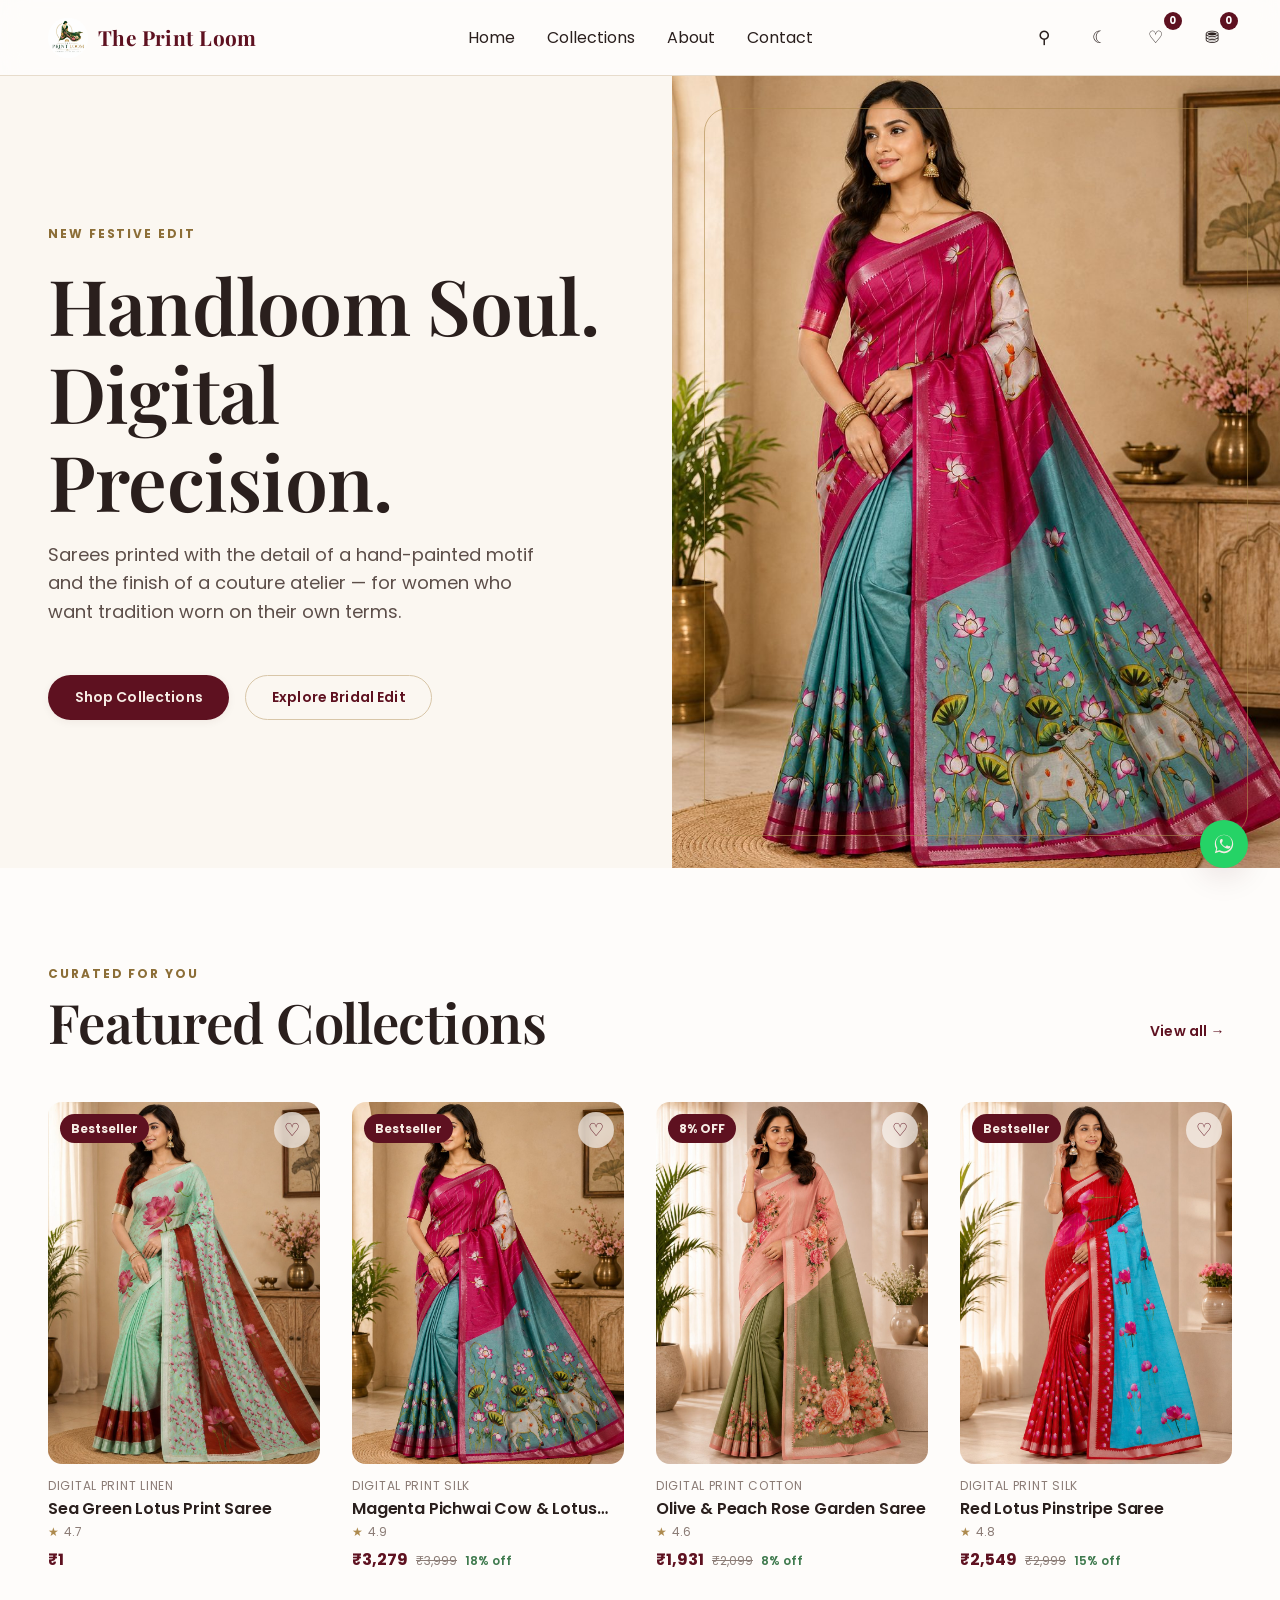
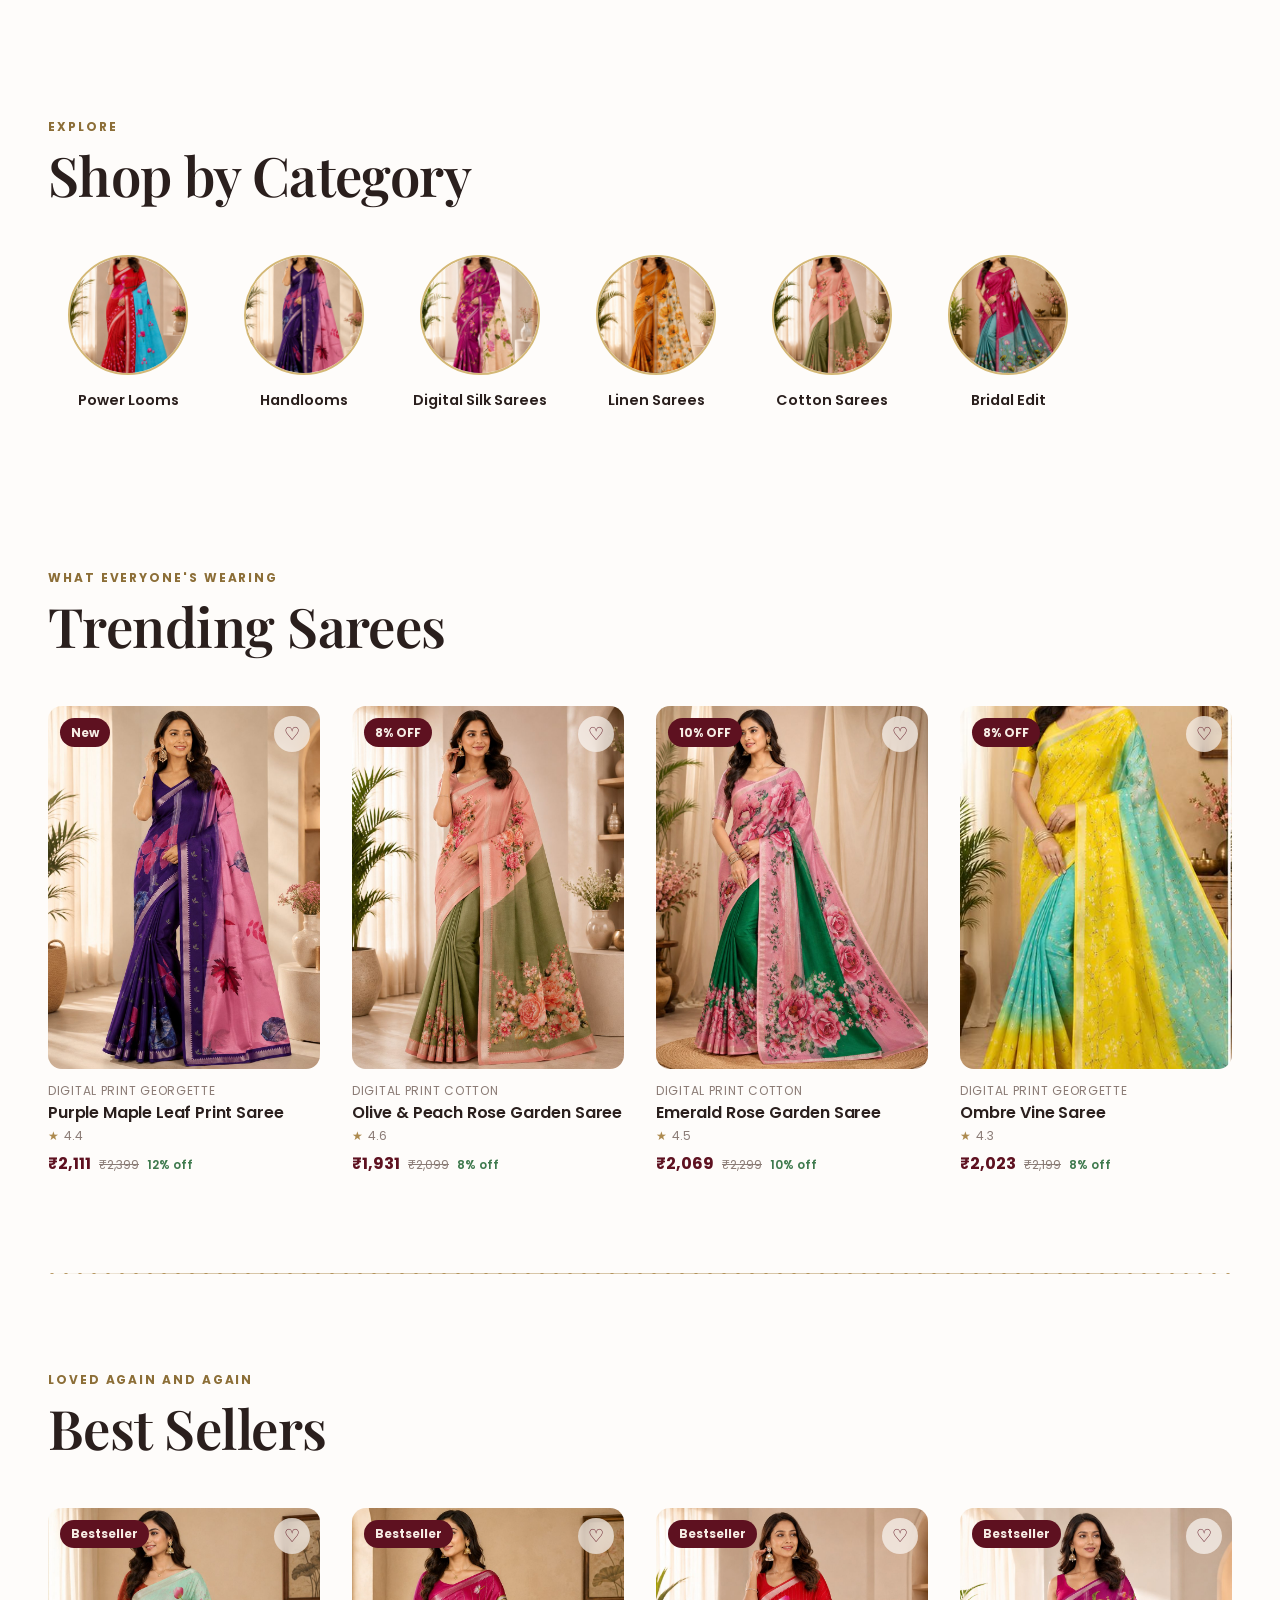
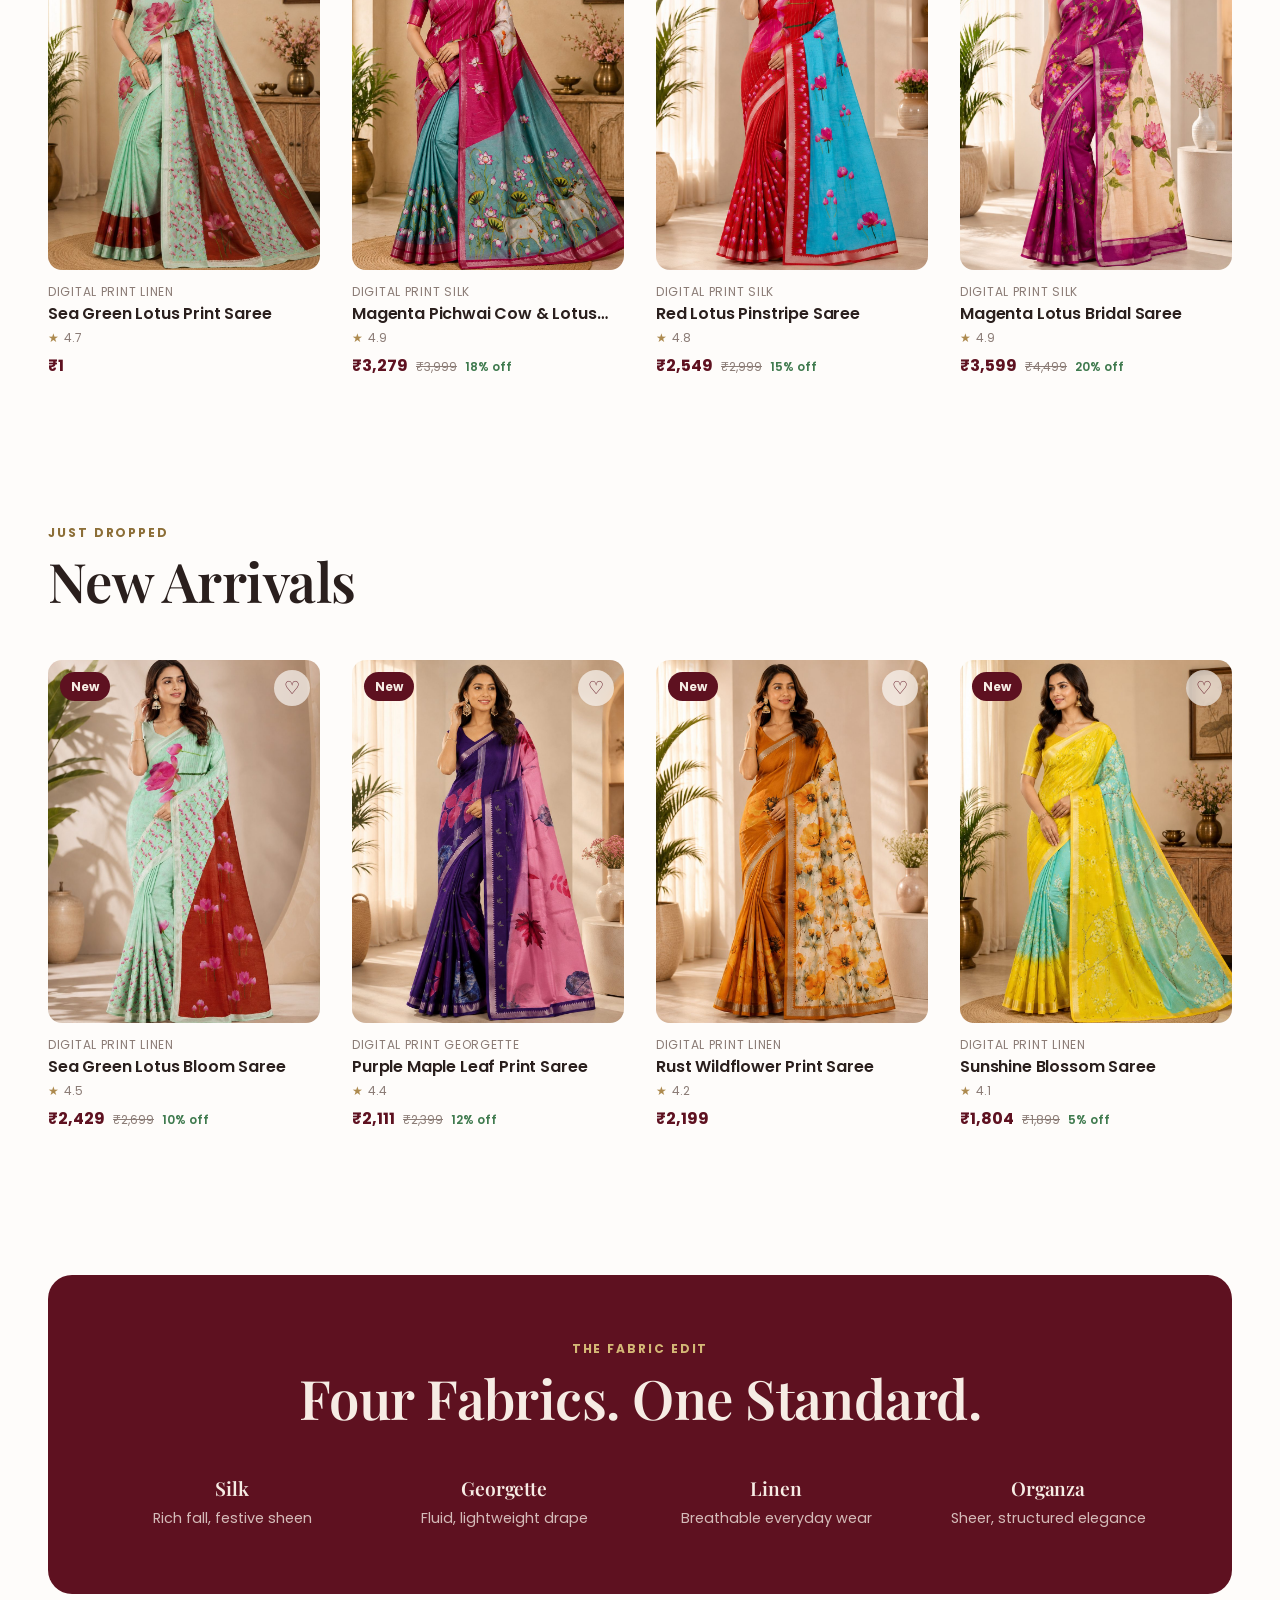
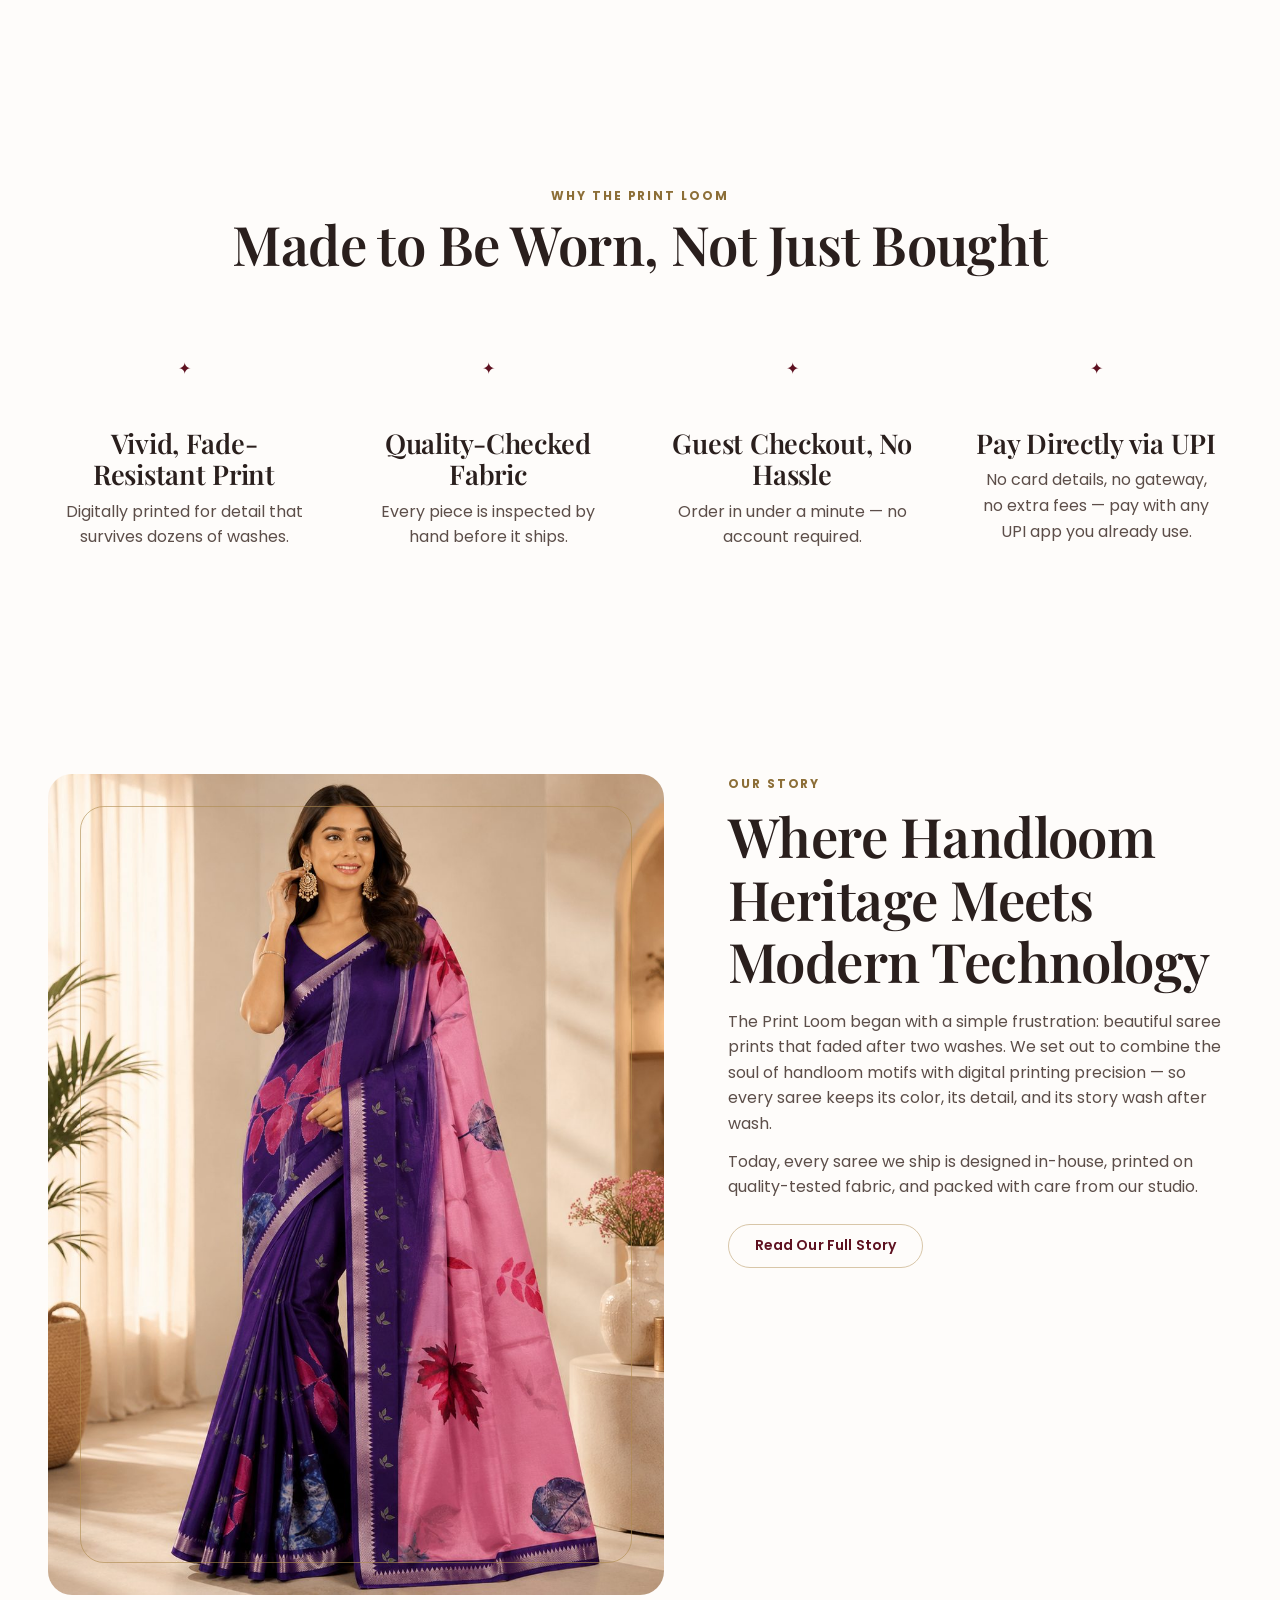
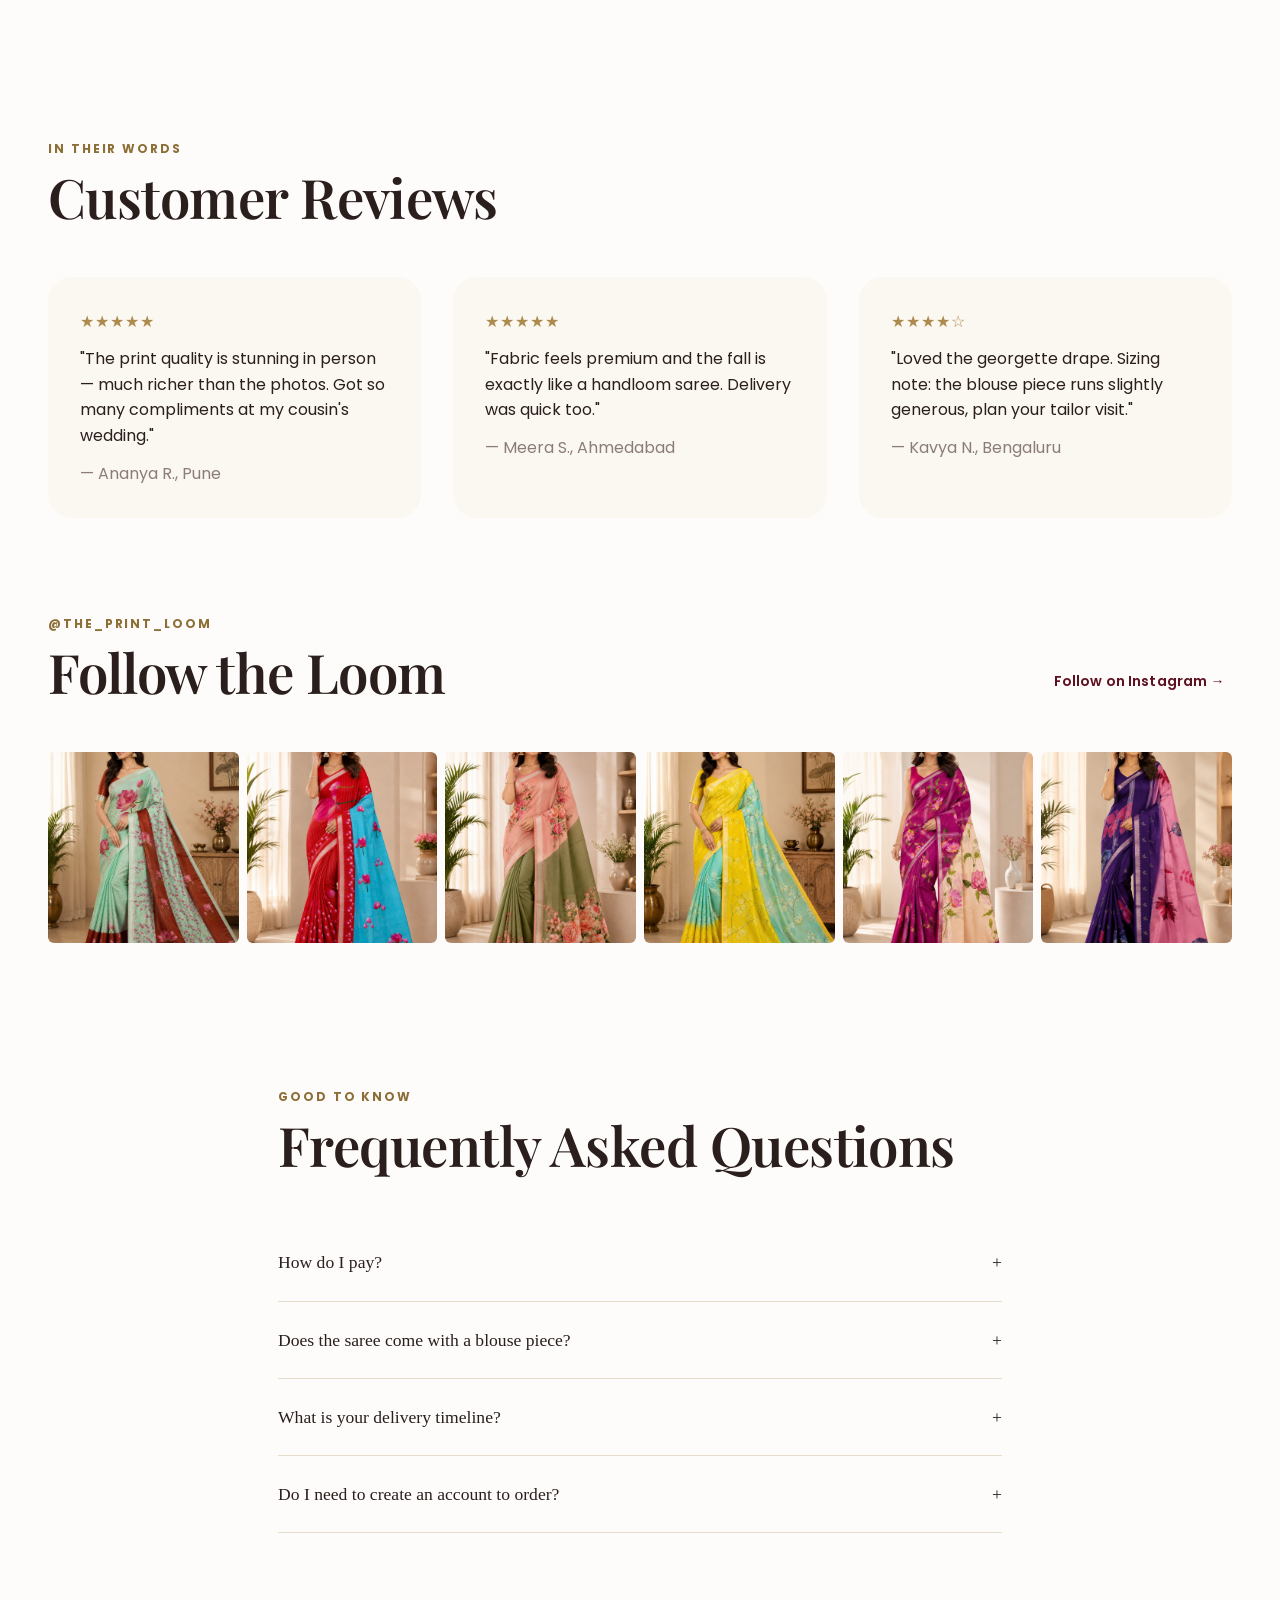
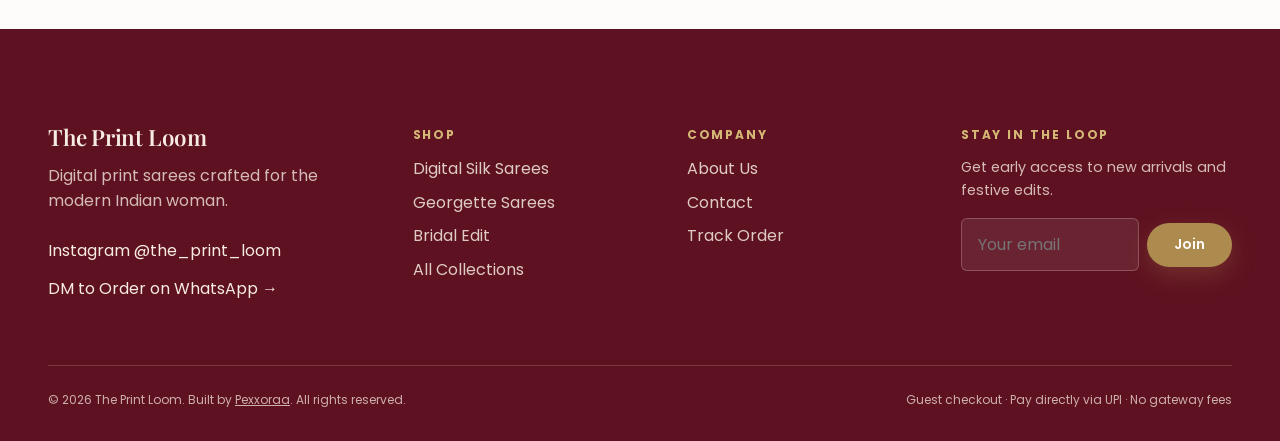
==== commit 6da8dd60: "Add files via upload" ====
--- a/index.html
+++ b/index.html
@@ -278,16 +278,6 @@
 <div id="site-footer"></div>
 
 <script type="module">
-  // Module paths resolve cleanly with <script>
-  // Compute the correct <base> dynamically so the site works when served
-  // from the domain root (local dev server, custom domain) AND when served
-  // from a GitHub Pages *project* subfolder (username.github.io/theprintlooms/).
-  (function () {
-    var path = window.location.pathname;
-    var base = /^\/theprintlooms(\/|$)/.test(path) ? '/theprintlooms/' : '/';
-    document.write('<base href="' + base + '">');
-  })();
-</script>
   import { initApp } from './js/app.js';
   import { products } from './js/services/products.js';
   import { mountProductGrid } from './js/components/productCard.js';
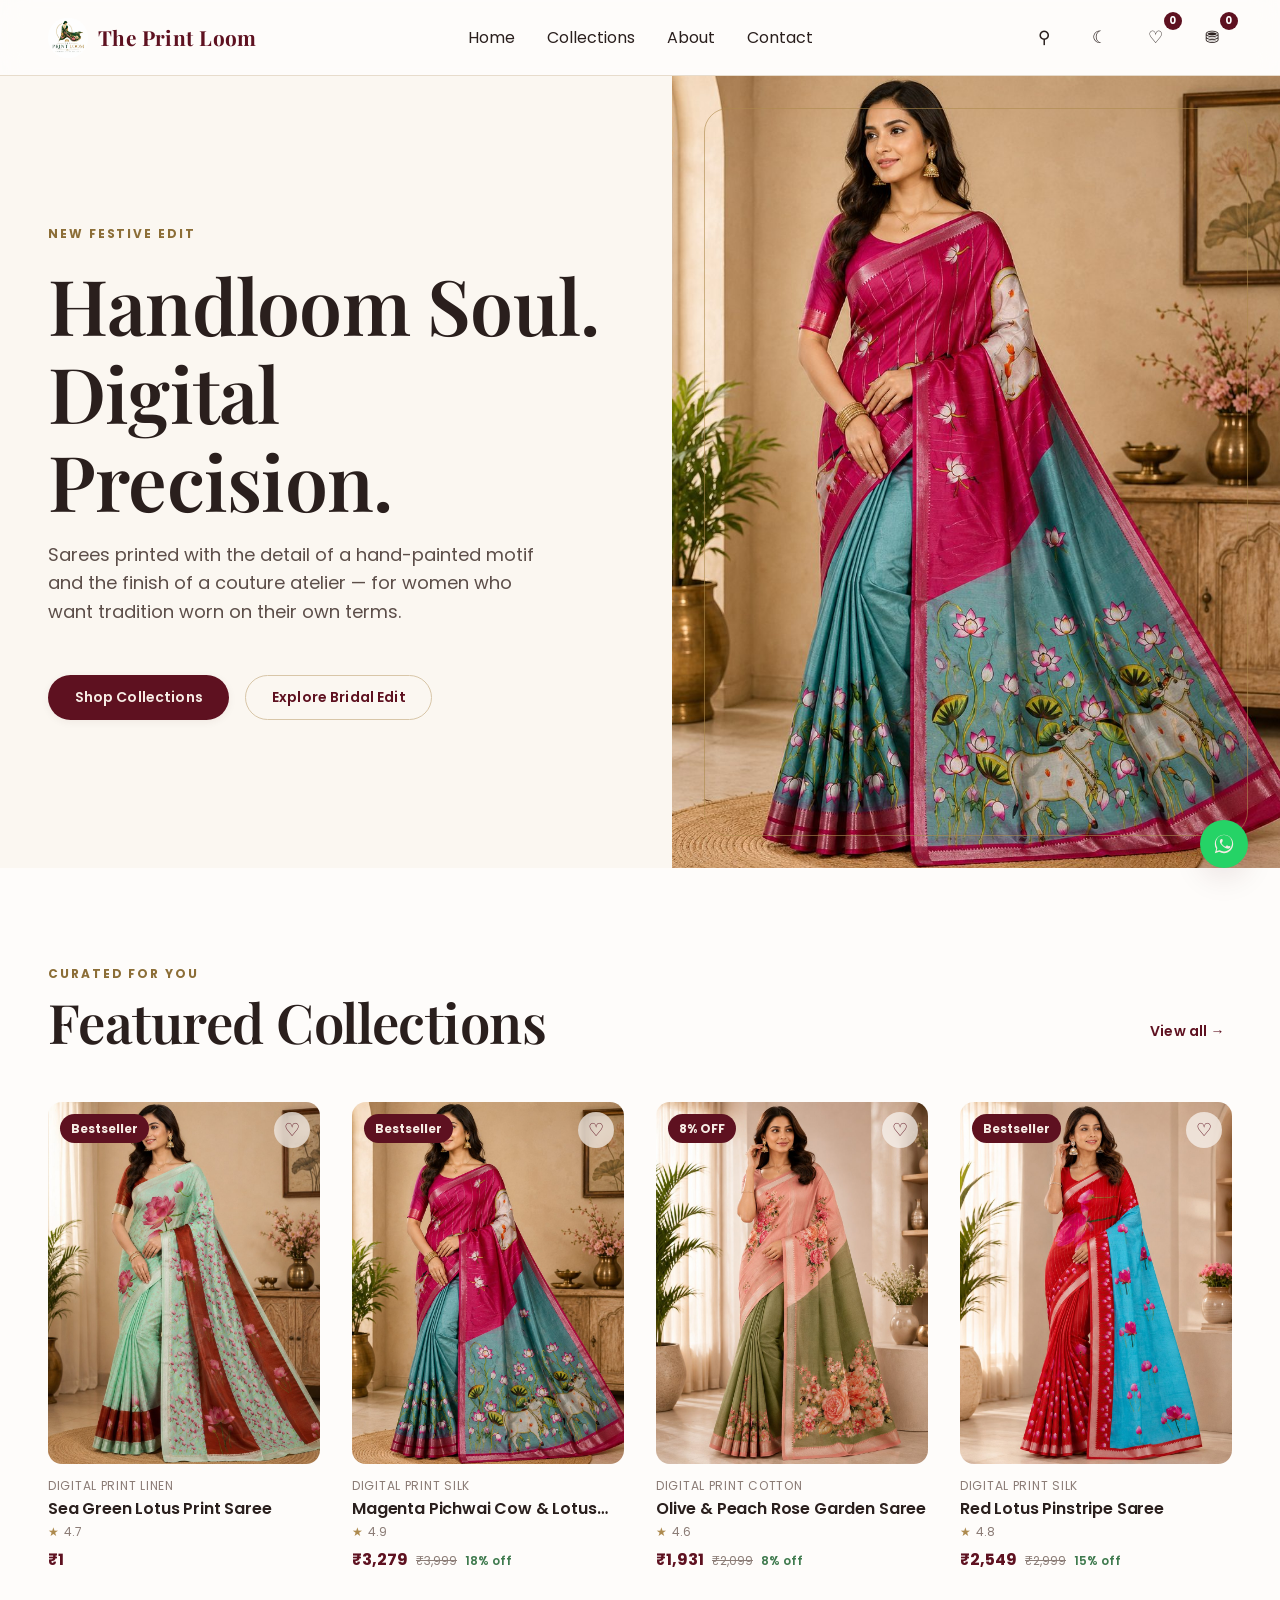
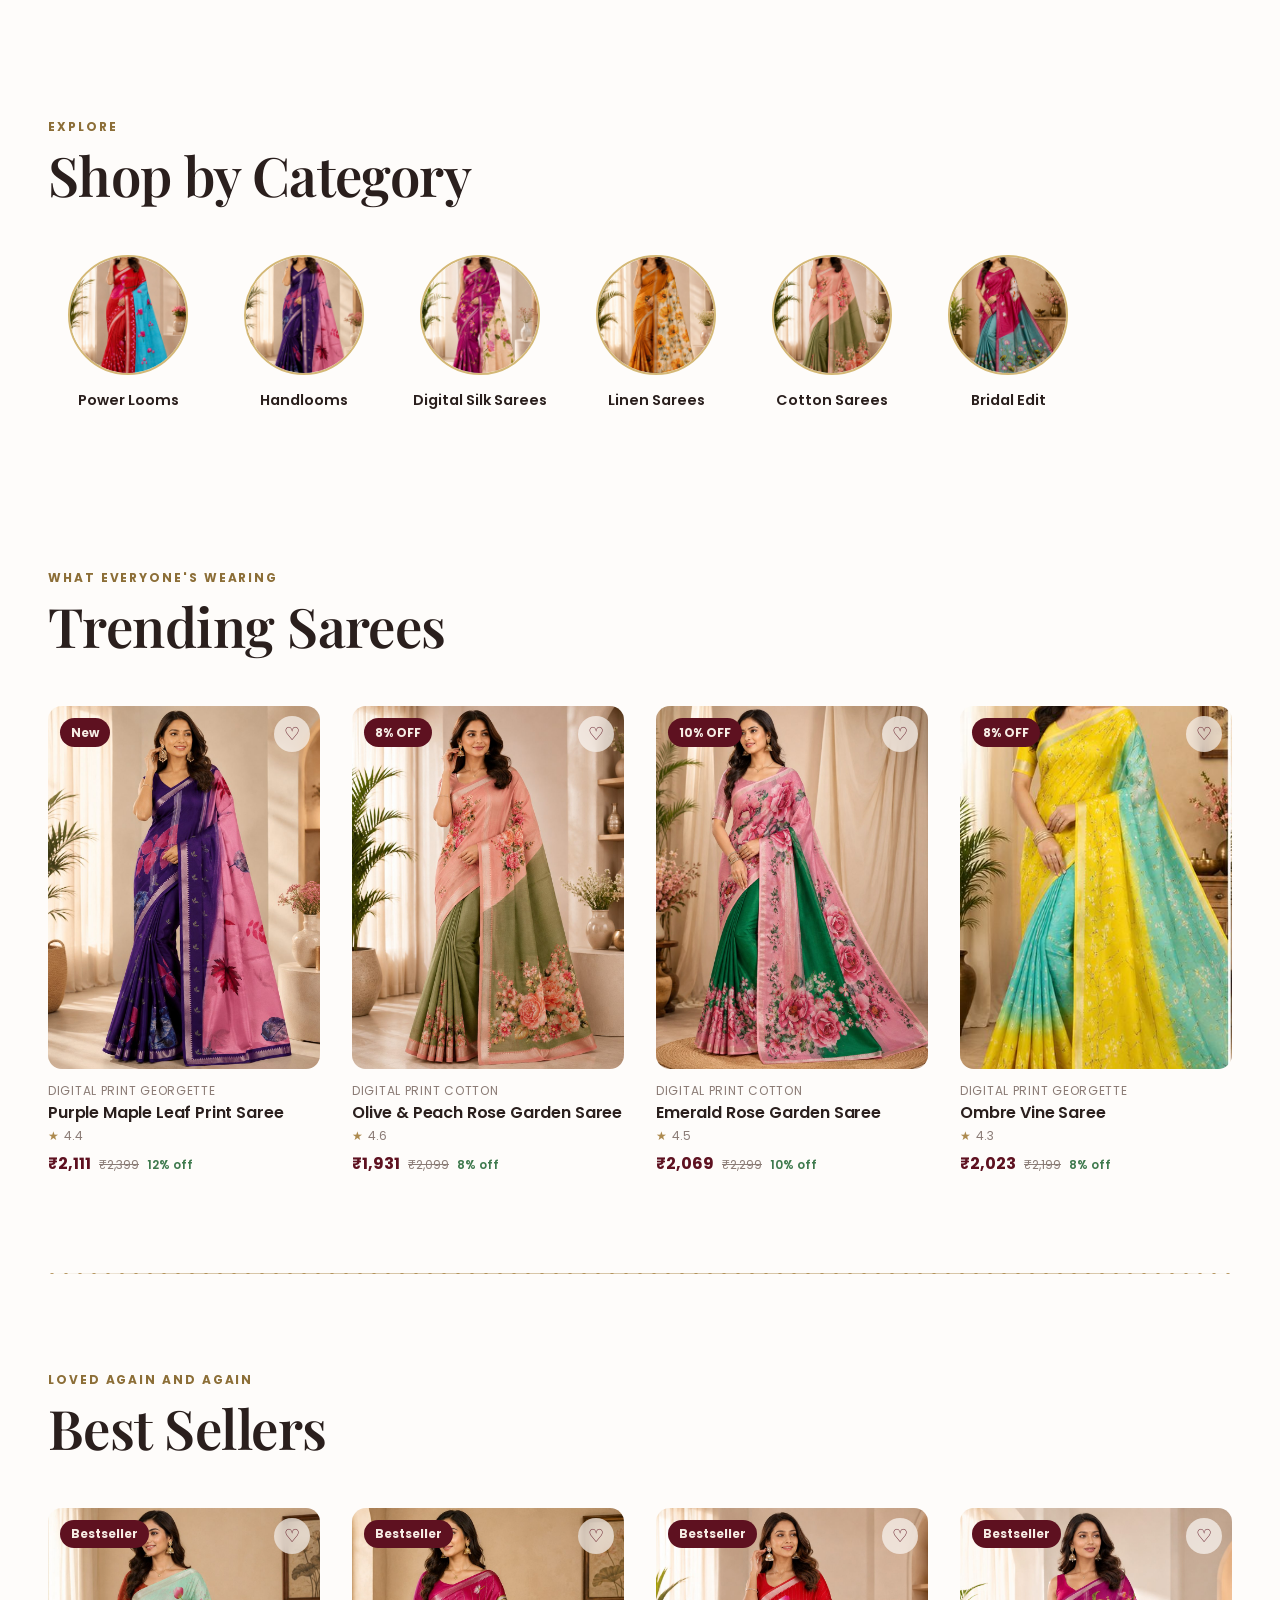
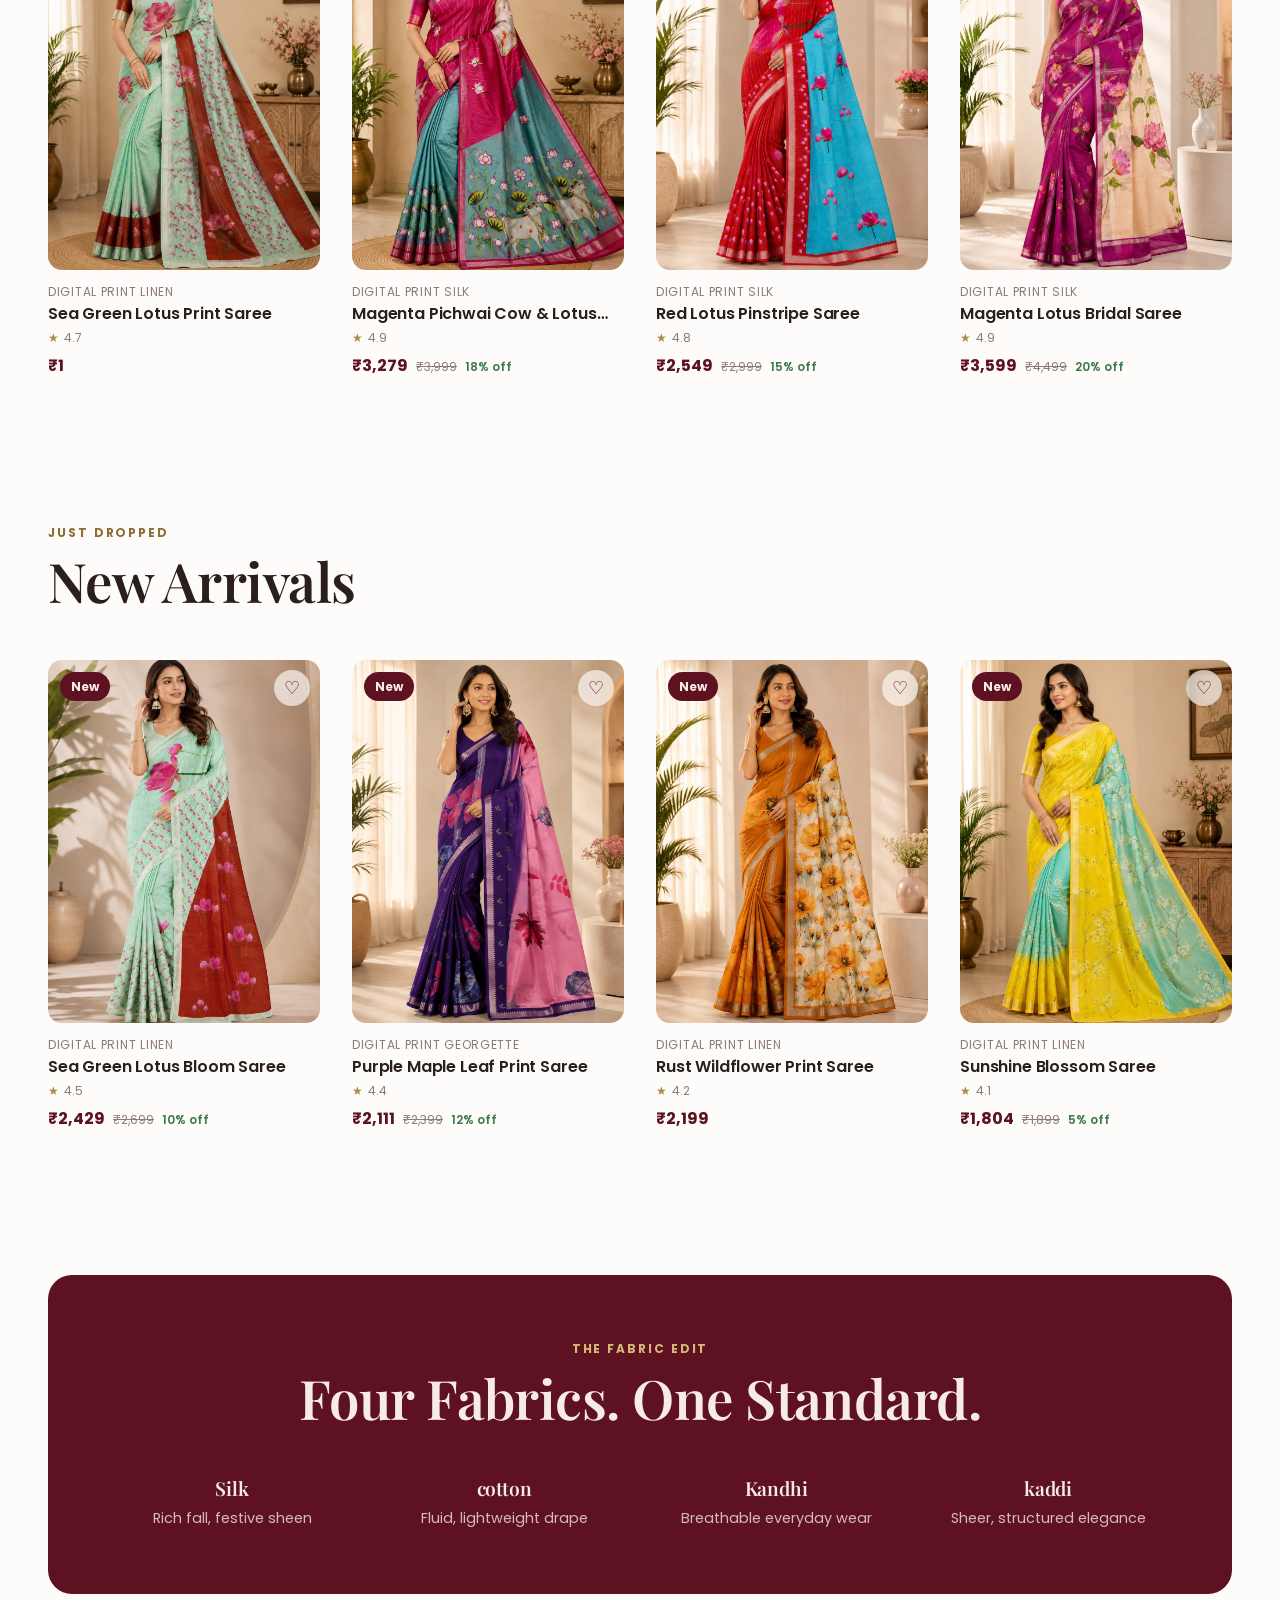
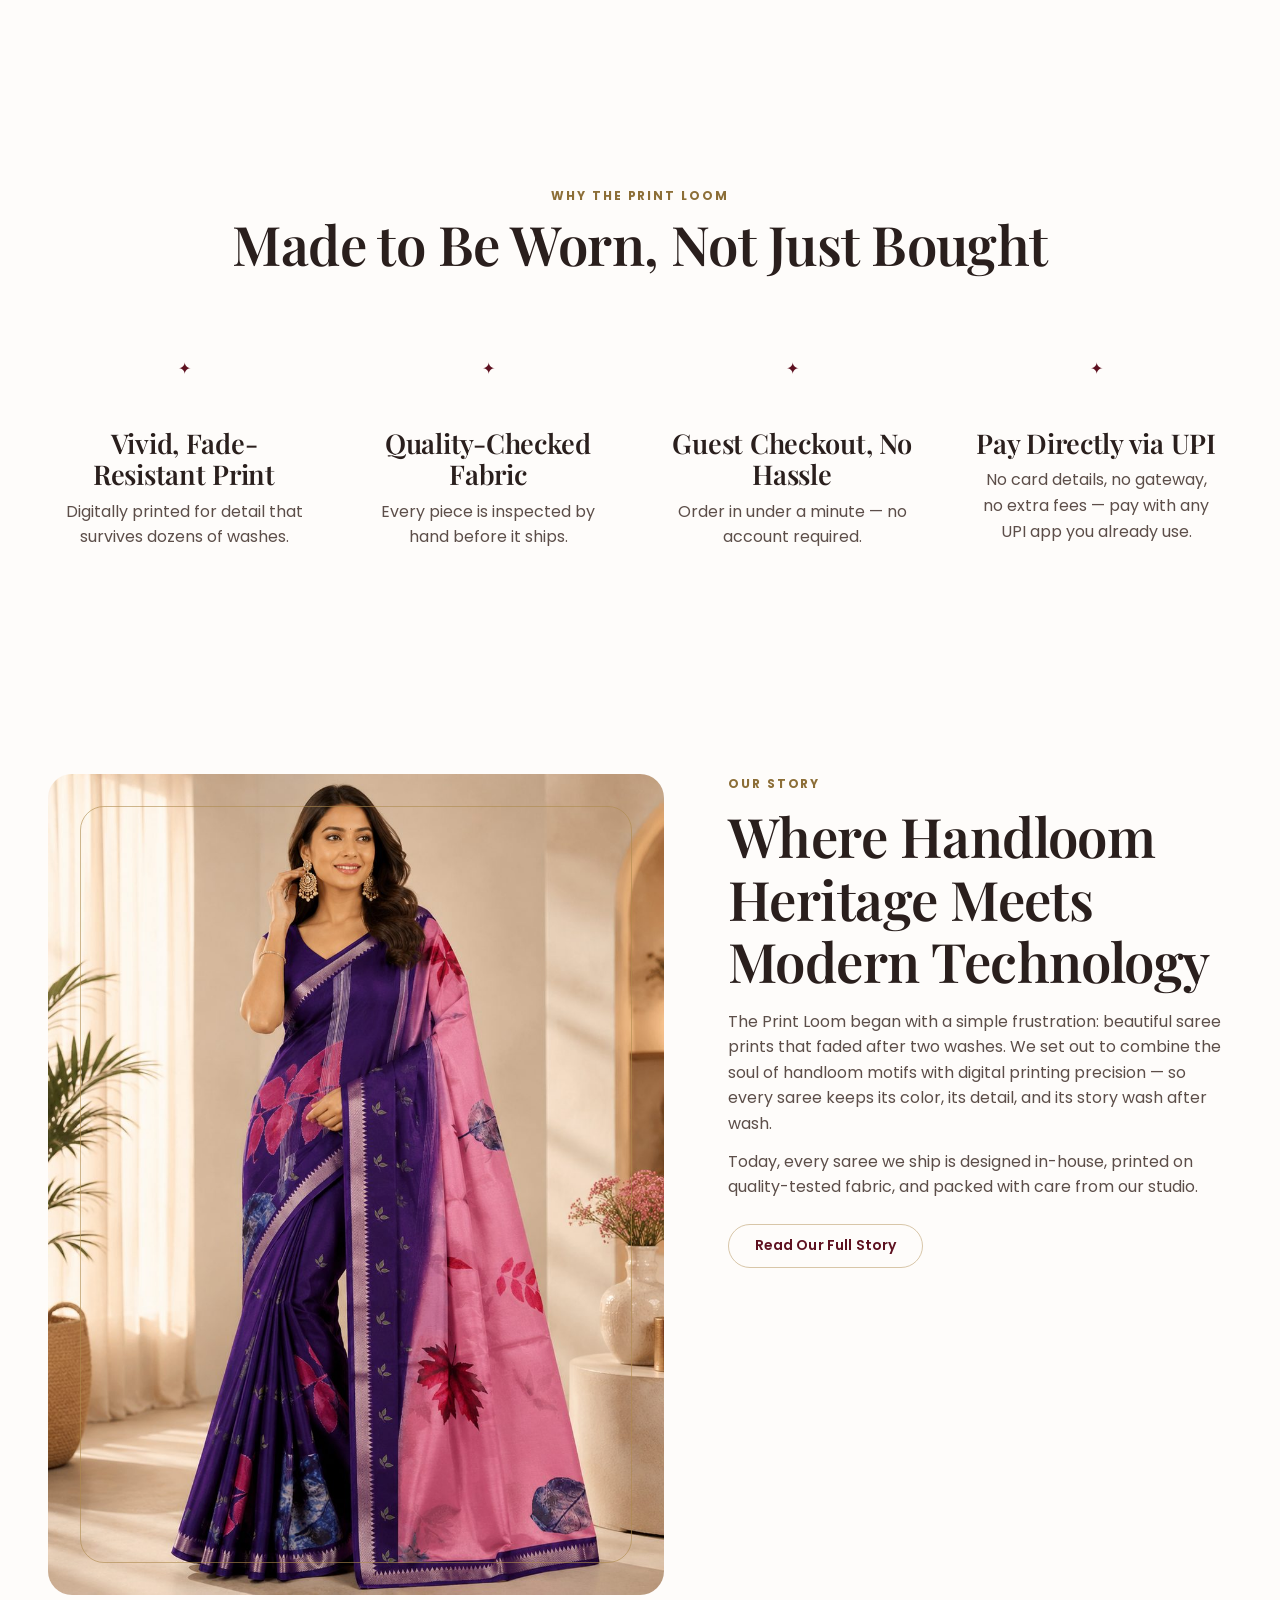
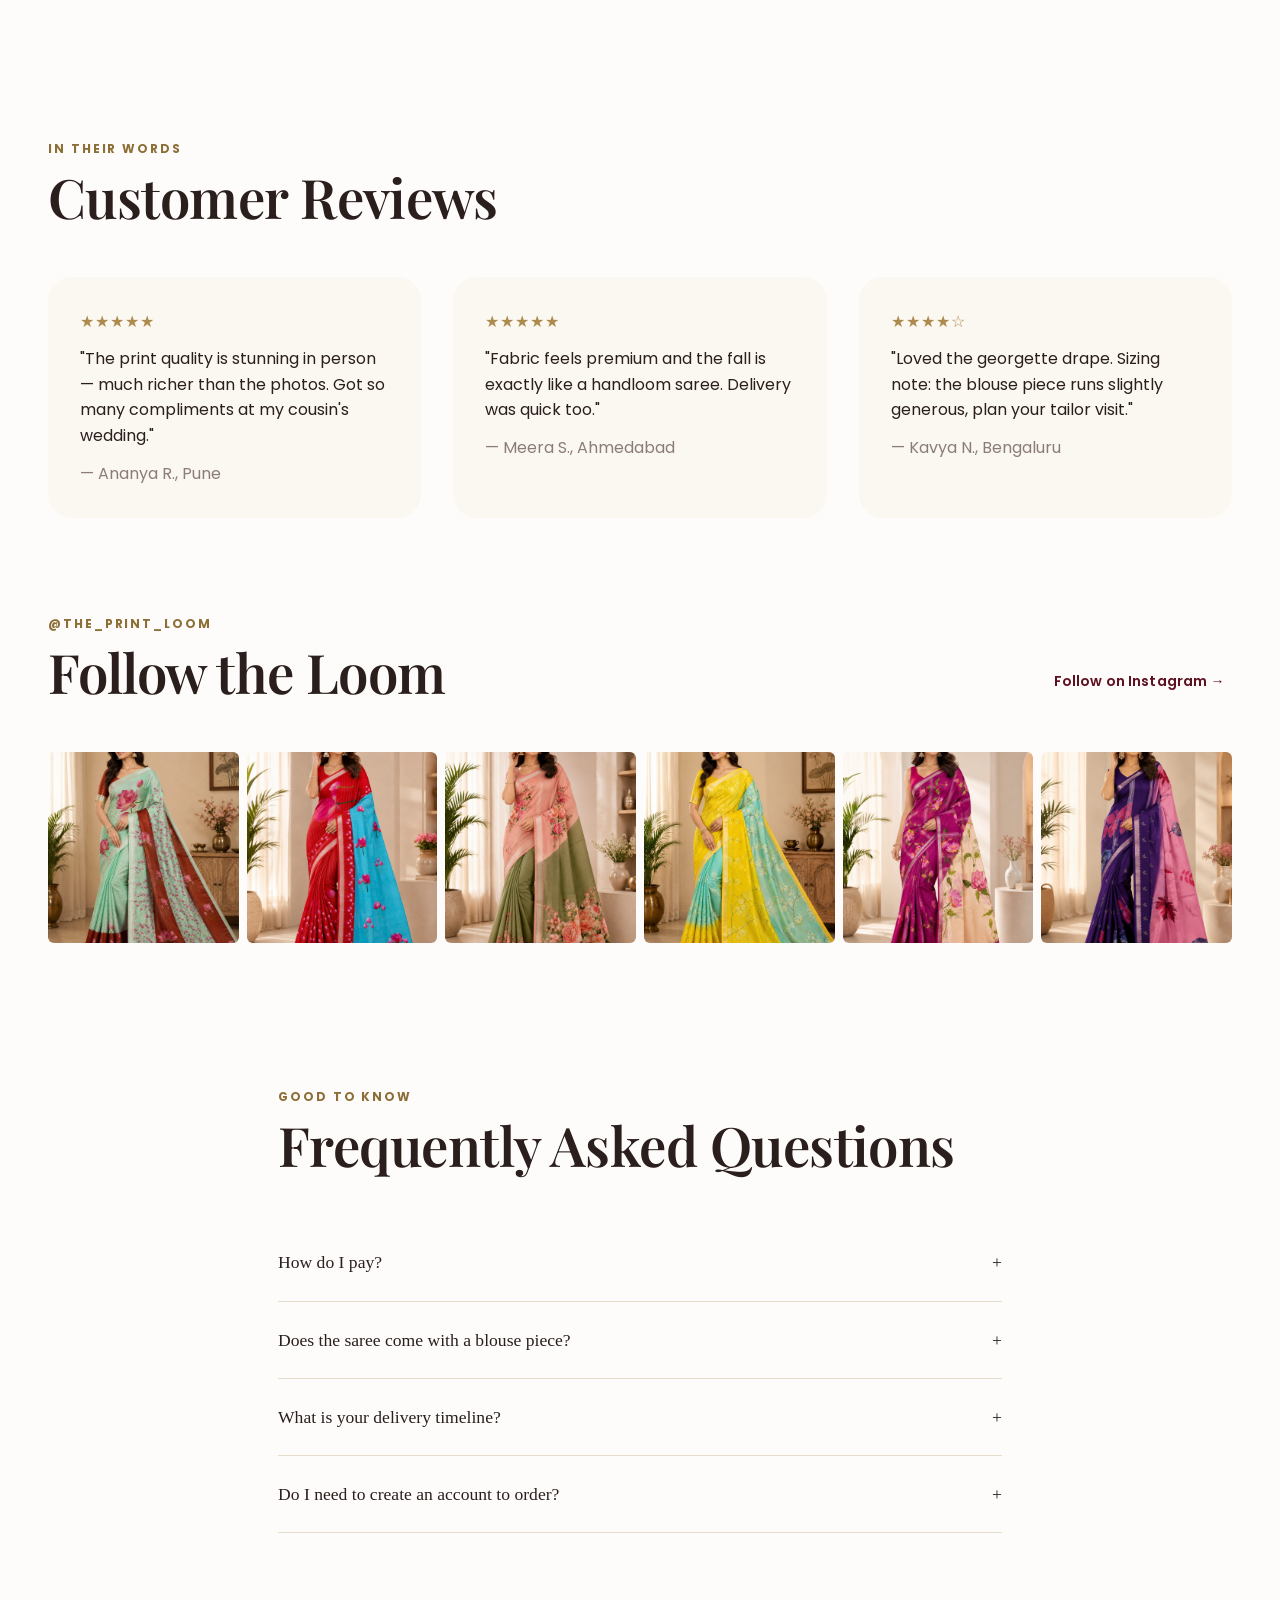
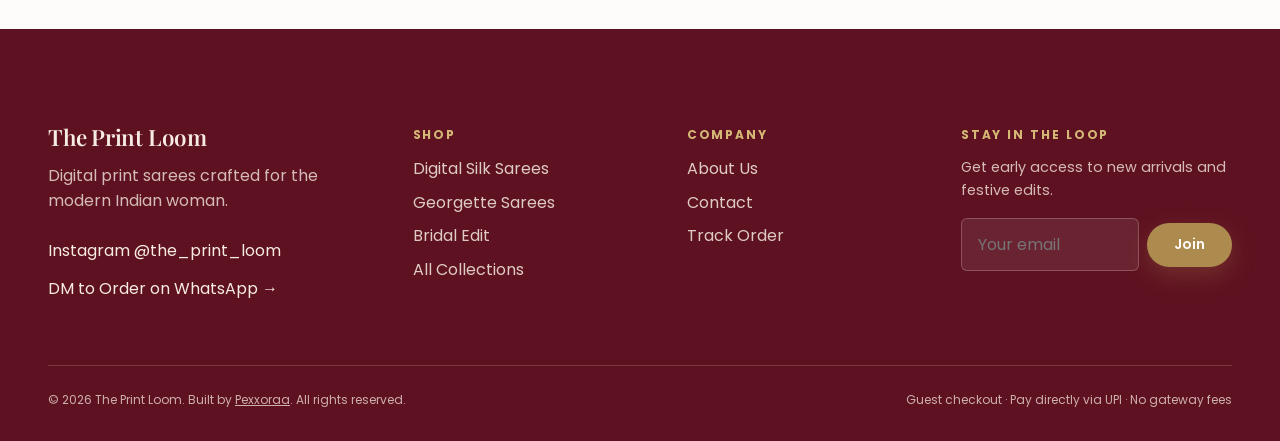
==== commit 2b7cbe63: "Update index.html" ====
--- a/index.html
+++ b/index.html
@@ -5,16 +5,14 @@
 <meta name="viewport" content="width=device-width, initial-scale=1.0">
 <title>The Print Loom — Premium Digital Print Sarees</title>
 <meta name="description" content="Shop premium digital print sarees — silk, georgette, linen, organza and cotton — crafted for the modern Indian woman. Guest checkout, pay directly via UPI.">
-<link rel="canonical" href="https://pexxoraa.github.io/theprintlooms/">
+<link rel="canonical" href="https://pexxoraa.github.io/the-printlooms-fixeed/">
 
 <!-- Base URL for GitHub Pages subfolder routing -->
 <script>
-  // Compute the correct <base> dynamically so the site works when served
-  // from the domain root (local dev server, custom domain) AND when served
-  // from a GitHub Pages *project* subfolder (username.github.io/theprintlooms/).
+  // Compute the correct <base> dynamically for local dev vs GitHub Pages project subfolder
   (function () {
     var path = window.location.pathname;
-    var base = /^\/theprintlooms(\/|$)/.test(path) ? '/theprintlooms/' : '/';
+    var base = /^\/the-printlooms-fixeed(\/|$)/.test(path) ? '/the-printlooms-fixeed/' : '/';
     document.write('<base href="' + base + '">');
   })();
 </script>
@@ -24,7 +22,7 @@
 <meta property="og:title" content="The Print Loom — Premium Digital Print Sarees">
 <meta property="og:description" content="Handloom soul, digital precision. Shop the new festive edit.">
 <meta property="og:image" content="assets/images/products/magenta-teal-cow-lotus-saree.jpg">
-<meta property="og:url" content="https://pexxoraa.github.io/theprintlooms/">
+<meta property="og:url" content="https://pexxoraa.github.io/the-printlooms-fixeed/">
 
 <!-- Twitter -->
 <meta name="twitter:card" content="summary_large_image">
@@ -39,7 +37,7 @@
   "@type": "ClothingStore",
   "name": "The Print Loom",
   "description": "Premium digital print saree brand.",
-  "url": "https://pexxoraa.github.io/theprintlooms/"
+  "url": "https://pexxoraa.github.io/the-printlooms-fixeed/"
 }
 </script>
 
@@ -144,9 +142,9 @@
       </div>
       <div class="fabric-grid">
         <div><h3 class="font-display" style="color:var(--color-on-maroon);font-size:1.2rem;">Silk</h3><p class="mt-2" style="color:rgba(246,236,228,0.78);font-size:0.9rem;">Rich fall, festive sheen</p></div>
-        <div><h3 class="font-display" style="color:var(--color-on-maroon);font-size:1.2rem;">Georgette</h3><p class="mt-2" style="color:rgba(246,236,228,0.78);font-size:0.9rem;">Fluid, lightweight drape</p></div>
-        <div><h3 class="font-display" style="color:var(--color-on-maroon);font-size:1.2rem;">Linen</h3><p class="mt-2" style="color:rgba(246,236,228,0.78);font-size:0.9rem;">Breathable everyday wear</p></div>
-        <div><h3 class="font-display" style="color:var(--color-on-maroon);font-size:1.2rem;">Organza</h3><p class="mt-2" style="color:rgba(246,236,228,0.78);font-size:0.9rem;">Sheer, structured elegance</p></div>
+        <div><h3 class="font-display" style="color:var(--color-on-maroon);font-size:1.2rem;">cotton</h3><p class="mt-2" style="color:rgba(246,236,228,0.78);font-size:0.9rem;">Fluid, lightweight drape</p></div>
+        <div><h3 class="font-display" style="color:var(--color-on-maroon);font-size:1.2rem;">Kandhi</h3><p class="mt-2" style="color:rgba(246,236,228,0.78);font-size:0.9rem;">Breathable everyday wear</p></div>
+        <div><h3 class="font-display" style="color:var(--color-on-maroon);font-size:1.2rem;">kaddi</h3><p class="mt-2" style="color:rgba(246,236,228,0.78);font-size:0.9rem;">Sheer, structured elegance</p></div>
       </div>
     </div>
   </section>
@@ -305,24 +303,34 @@
   }
 
   async function loadCategoryStrip() {
-    const cats = await products.categories();
-    const container = document.getElementById('category-strip');
-    if (!container) return;
-    
-    container.innerHTML = cats.map((c) => {
-      // Clean leading dots/slashes so base href handles it cleanly
-      let imgPath = c.image ? c.image.replace(/^(\.\/|\/)+/, '') : '';
-      if (imgPath.startsWith('theprintlooms/')) {
-        imgPath = imgPath.replace(/^theprintlooms\//, '');
+    try {
+      const cats = await products.categories();
+      const container = document.getElementById('category-strip');
+      if (!container) return;
+      
+      if (!cats || cats.length === 0) {
+        container.innerHTML = '<p class="text-faint text-center">Loading categories...</p>';
+        return;
       }
 
-      return `
-        <a href="pages/collections/index.html?category=${c.id}" class="category-chip">
-          <div class="category-chip__media"><img src="${imgPath}" alt="${c.name}"></div>
-          <span style="font-size:0.9rem;font-weight:600;">${c.name}</span>
-        </a>
-      `;
-    }).join('');
+      container.innerHTML = cats.map((c) => {
+        let imgPath = c.image ? c.image.replace(/^(\.\/|\/)+/, '') : '';
+        if (imgPath.startsWith('the-printlooms-fixeed/')) {
+          imgPath = imgPath.replace(/^the-printlooms-fixeed\//, '');
+        }
+
+        return `
+          <a href="pages/collections/index.html?category=${c.id || c.slug || ''}" class="category-chip">
+            <div class="category-chip__media">
+              <img src="${imgPath}" alt="${c.name || 'Category'}">
+            </div>
+            <span style="font-size:0.9rem;font-weight:600;">${c.name || 'Collection'}</span>
+          </a>
+        `;
+      }).join('');
+    } catch (err) {
+      console.error('Failed to load category strip:', err);
+    }
   }
 
   function wireFaq() {
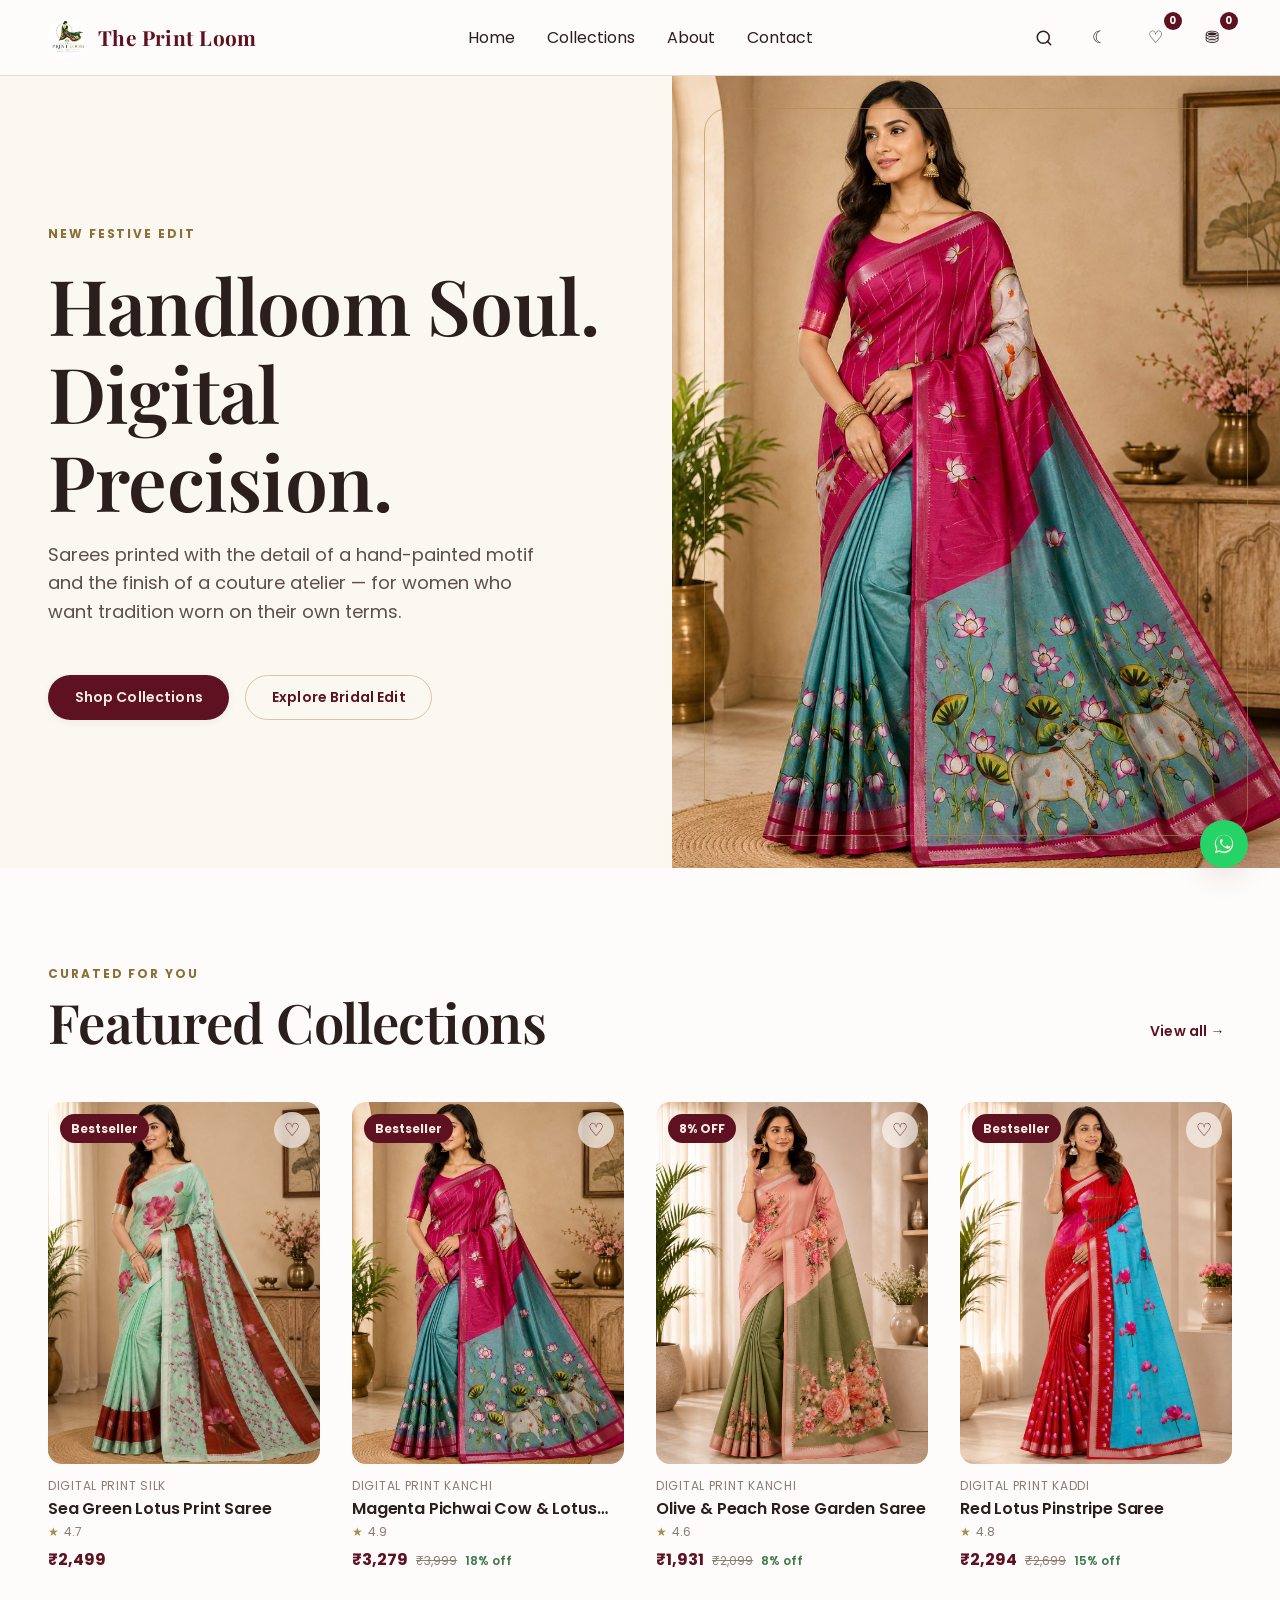
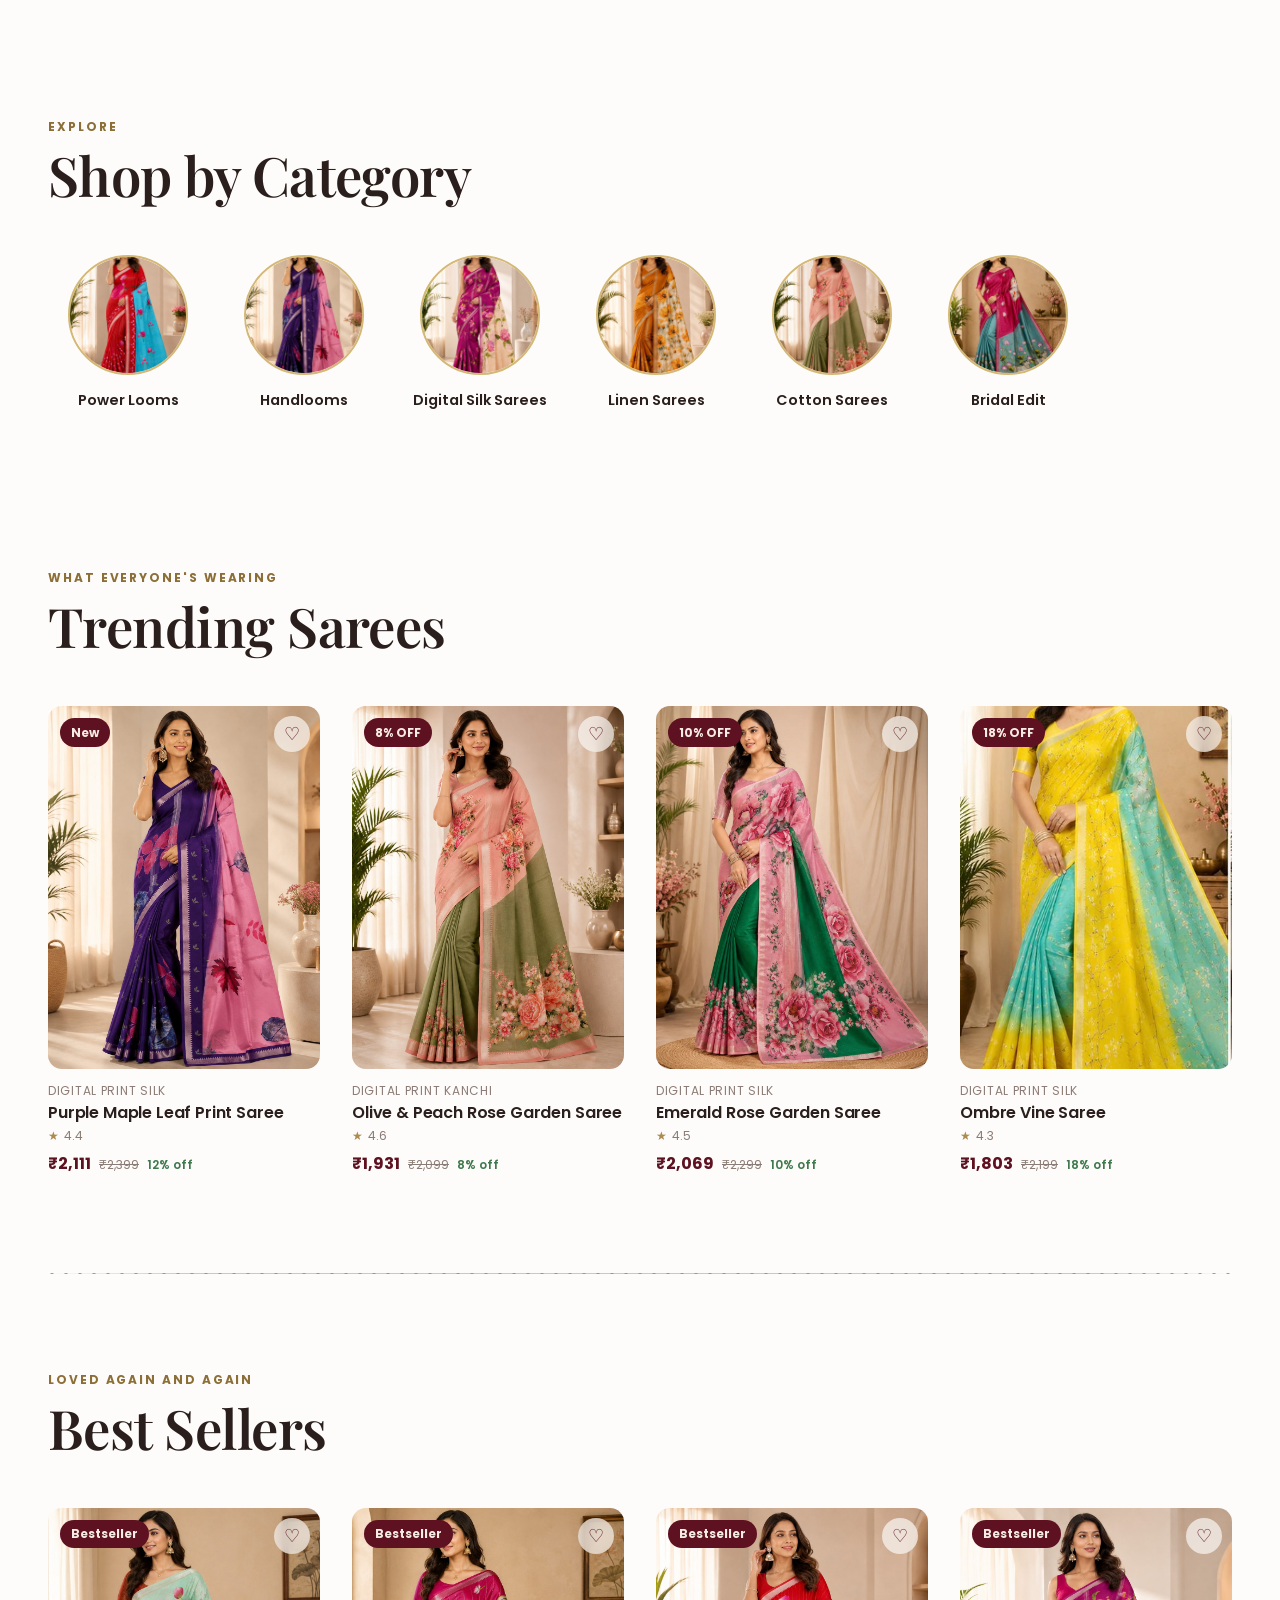
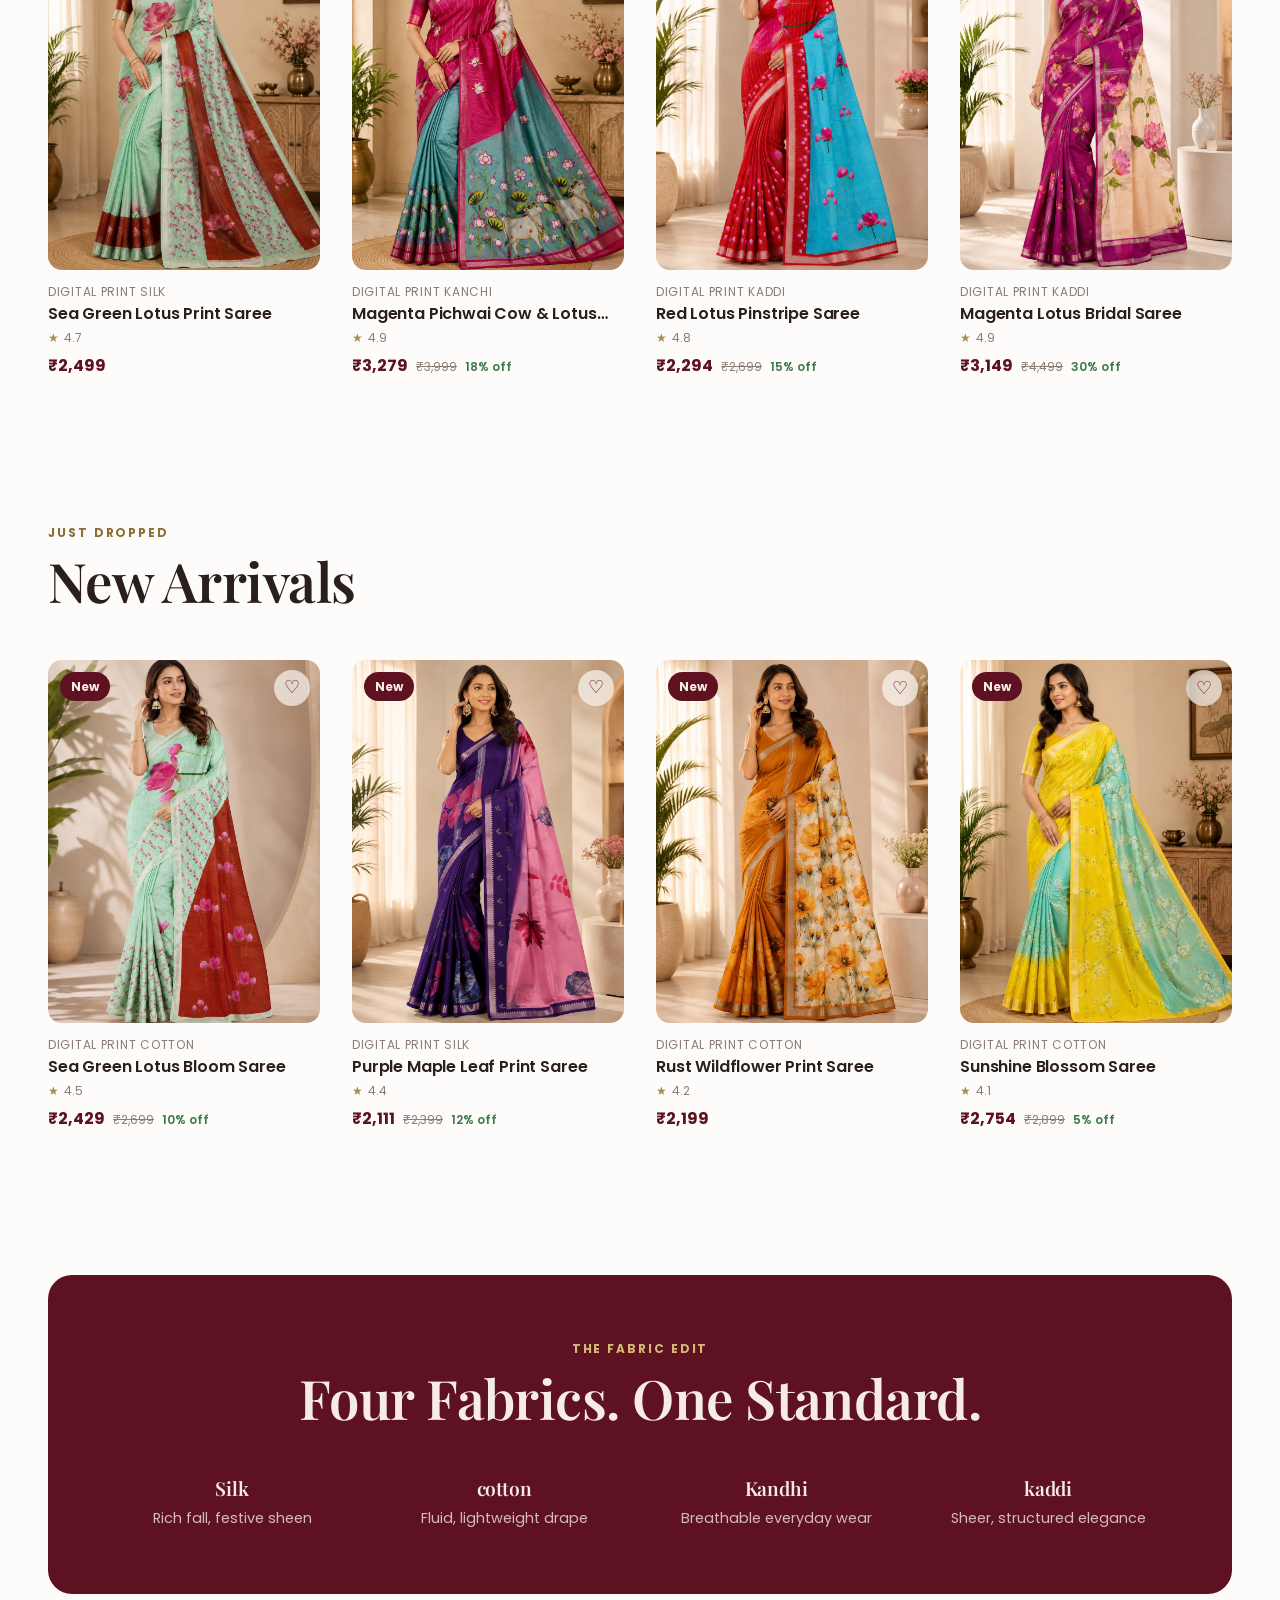
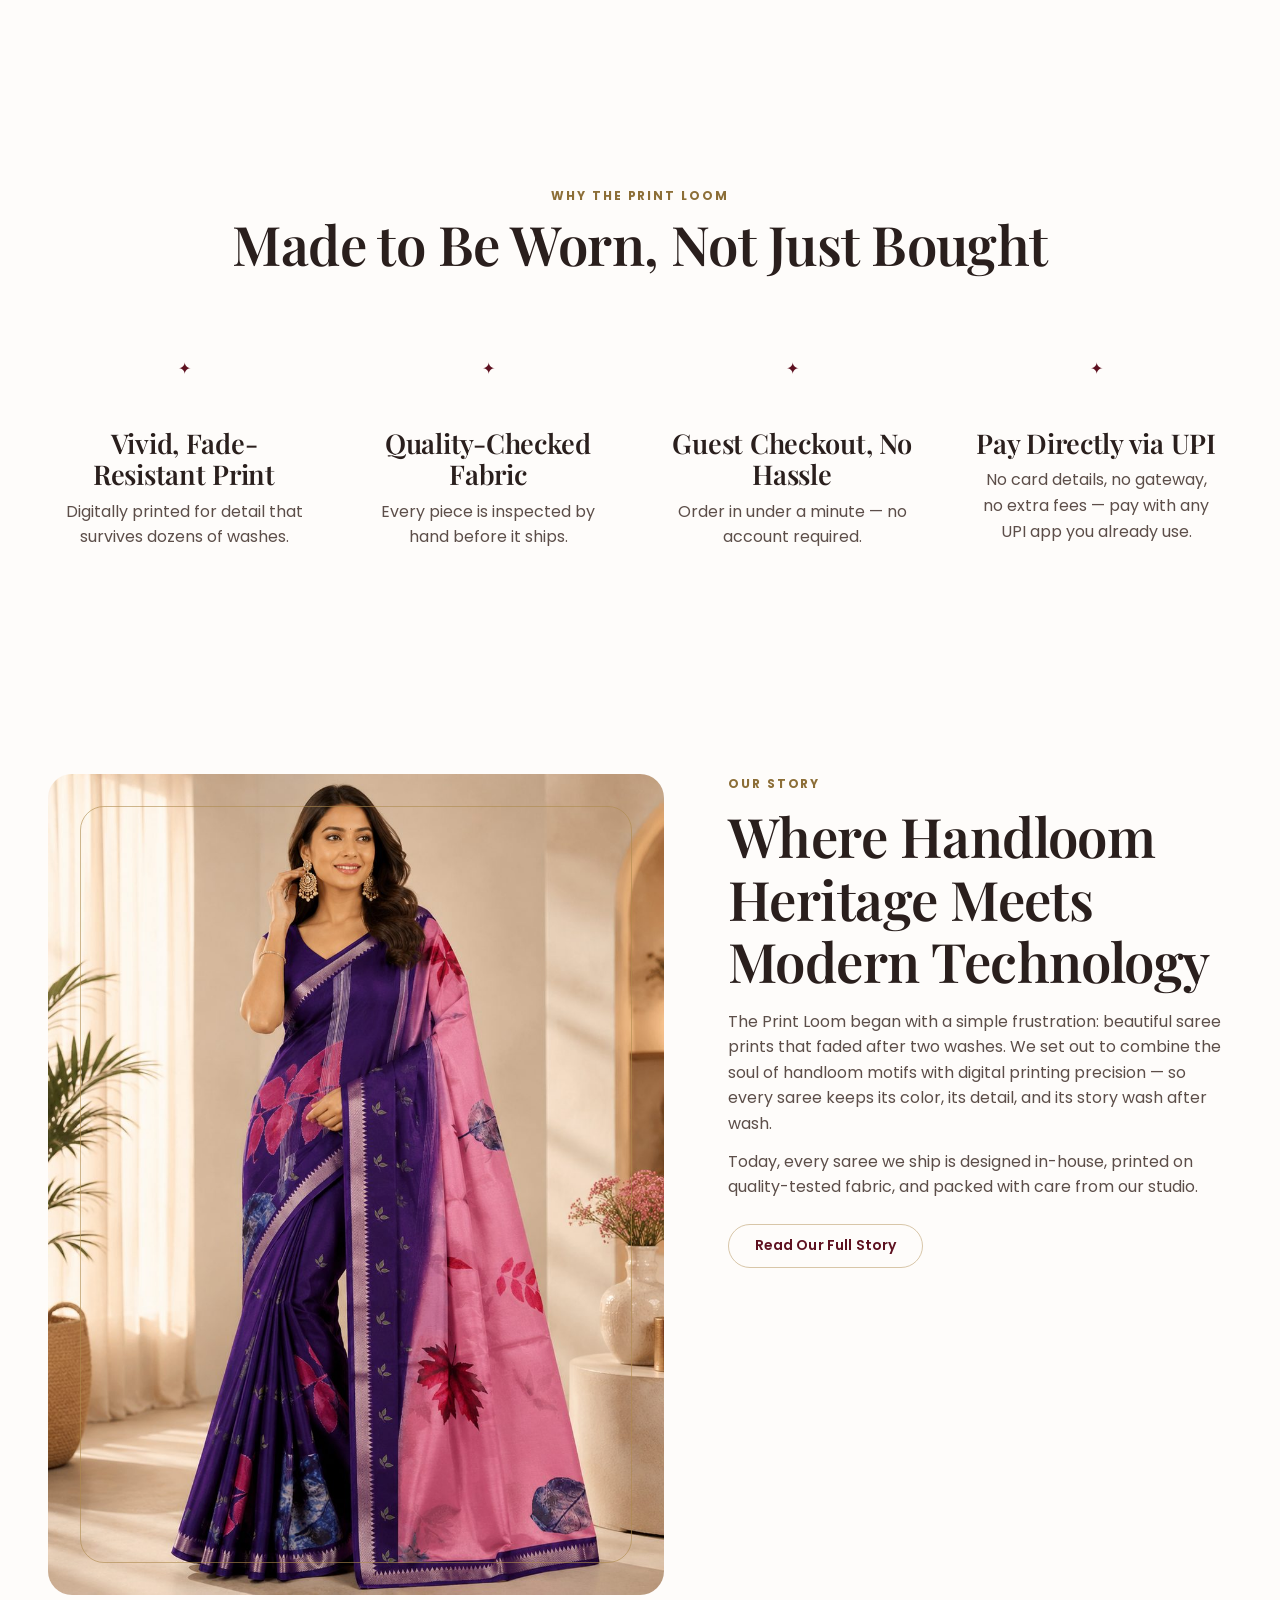
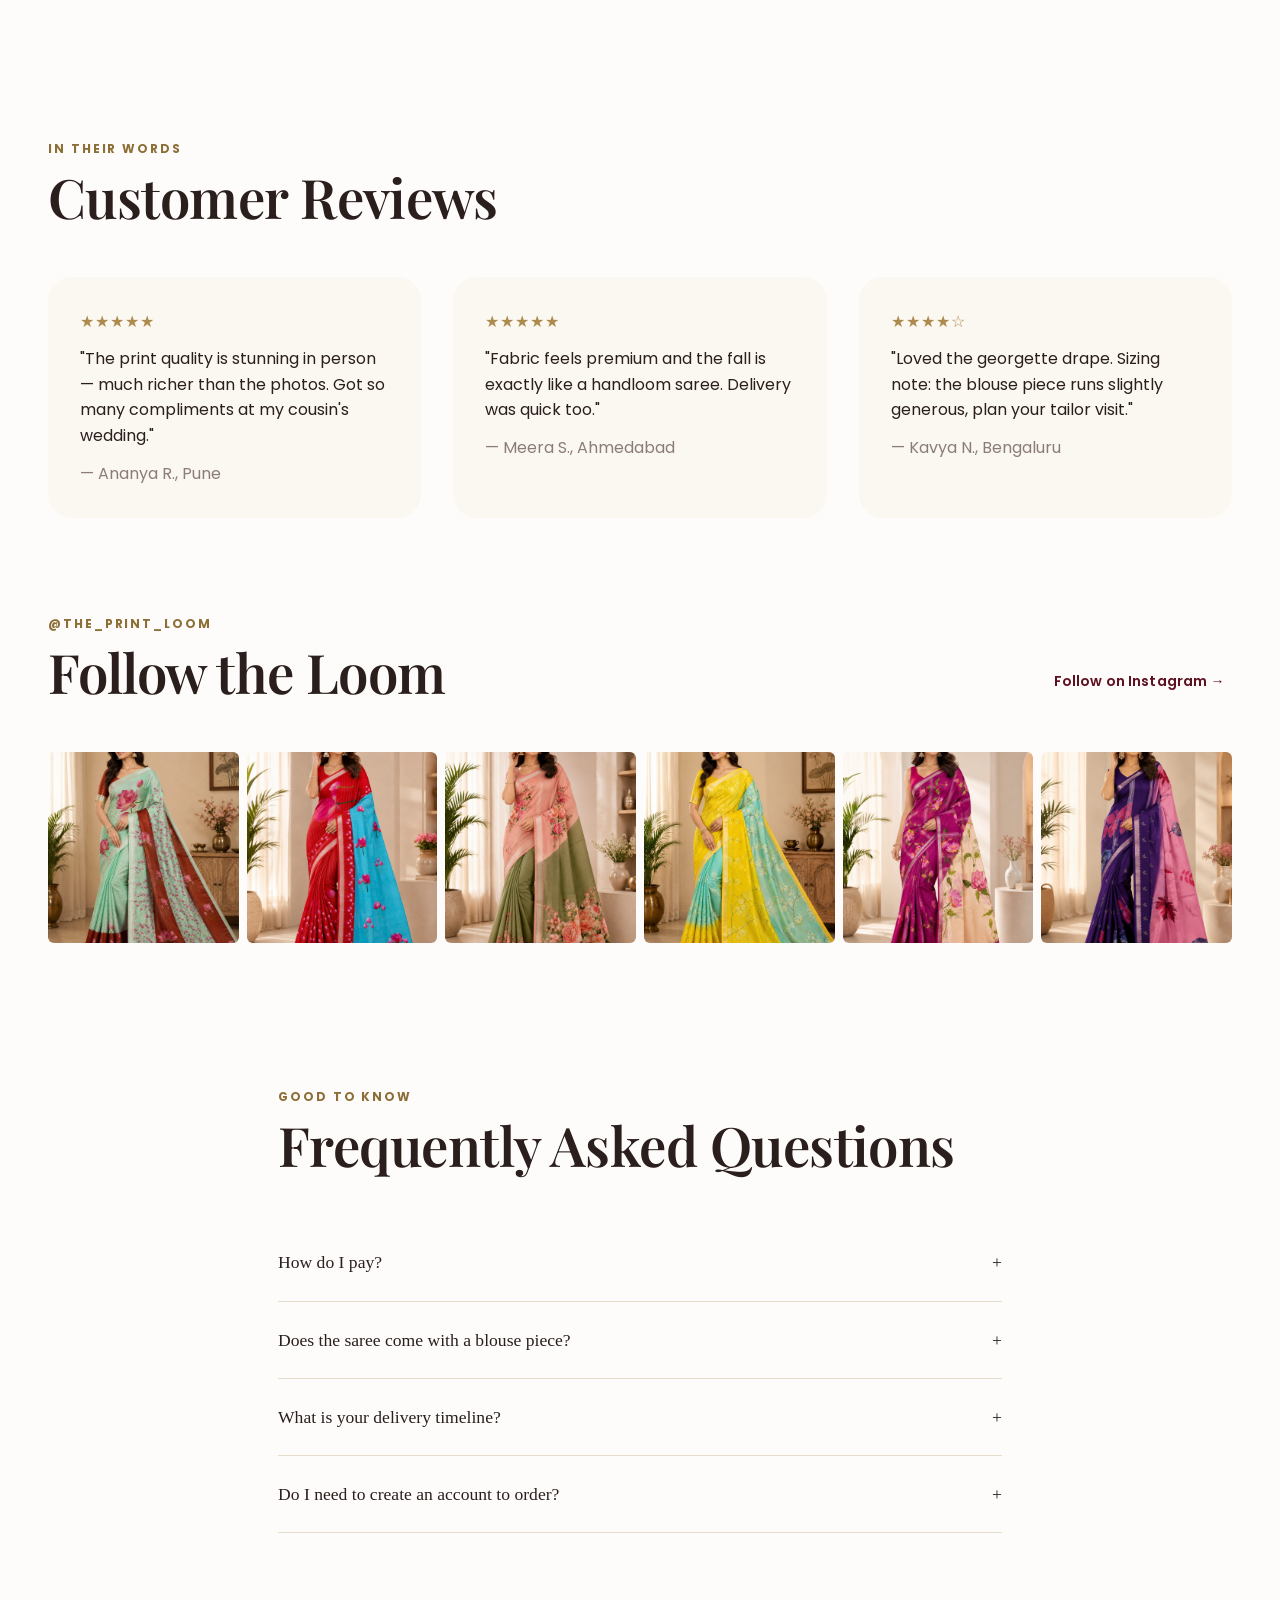
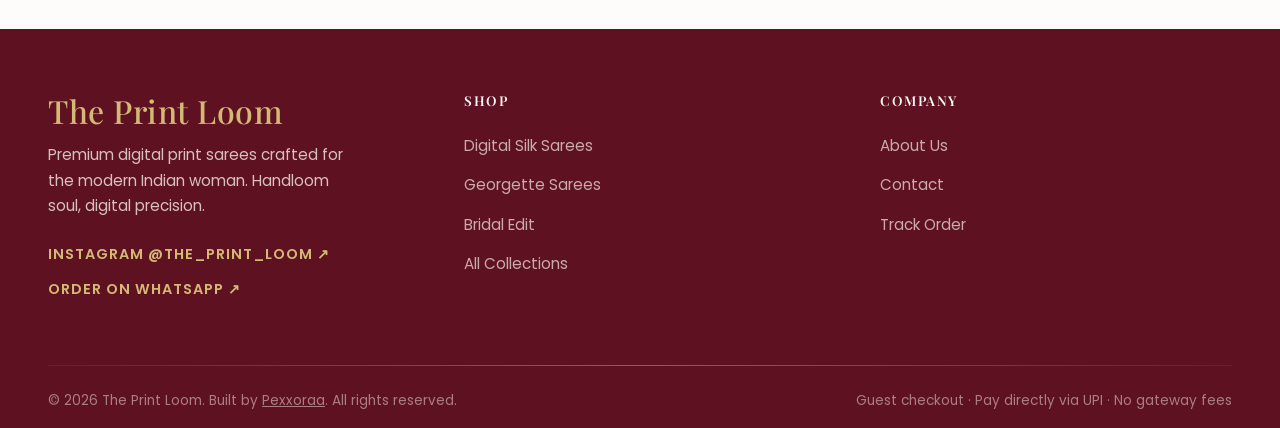
==== commit aefd53ef: "Update index.html" ====
--- a/index.html
+++ b/index.html
@@ -12,7 +12,7 @@
   // Compute the correct <base> dynamically for local dev vs GitHub Pages project subfolder
   (function () {
     var path = window.location.pathname;
-    var base = /^\/the-printlooms-fixeed(\/|$)/.test(path) ? '/the-printlooms-fixeed/' : '/';
+    var base = /^\/theprintloom(\/|$)/.test(path) ? '/theprintloom/' : '/';
     document.write('<base href="' + base + '">');
   })();
 </script>
@@ -262,7 +262,7 @@
       </div>
       <div class="faq-item">
         <button class="faq-question">What is your delivery timeline? <span class="faq-icon">+</span></button>
-        <div class="faq-answer"><p>Orders are typically delivered within 4–7 business days across India.</p></div>
+        <div class="faq-answer"><p>Orders are typically delivered within 3–7 business days across India.</p></div>
       </div>
       <div class="faq-item">
         <button class="faq-question">Do I need to create an account to order? <span class="faq-icon">+</span></button>
